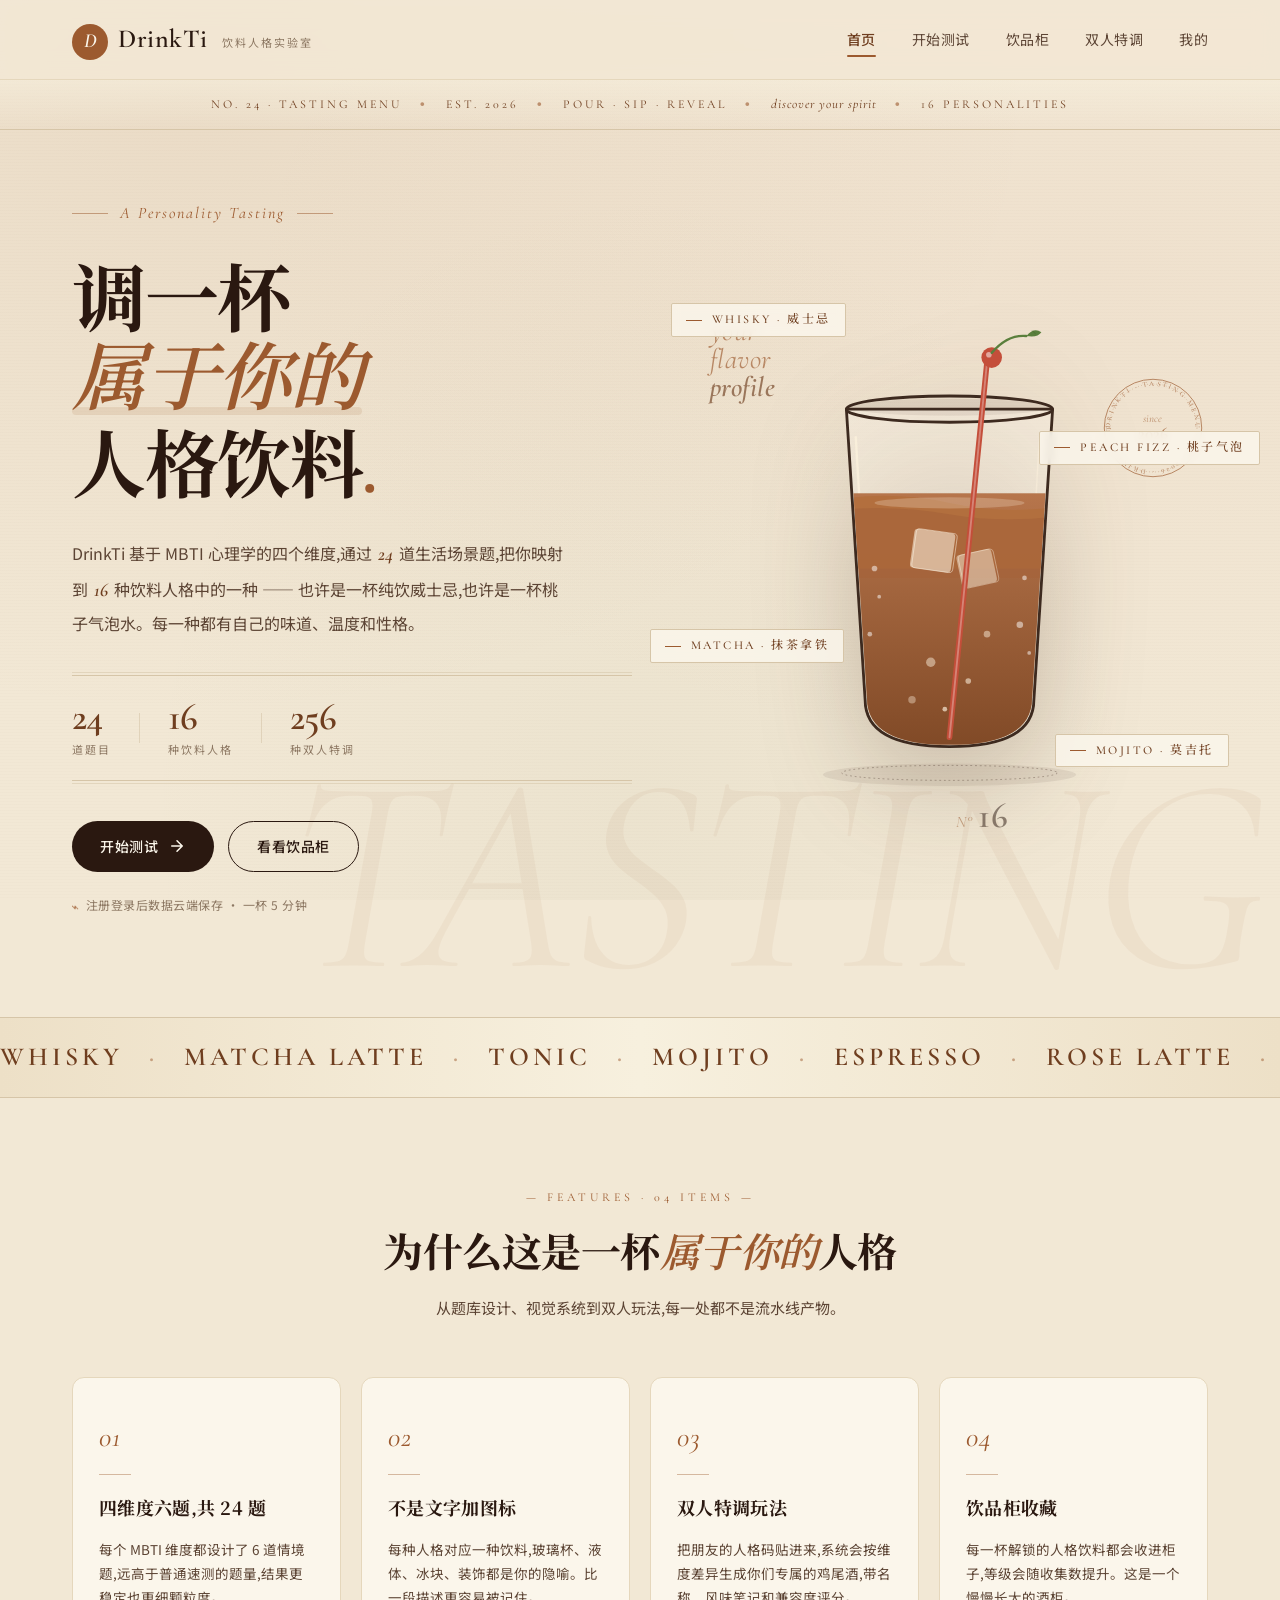
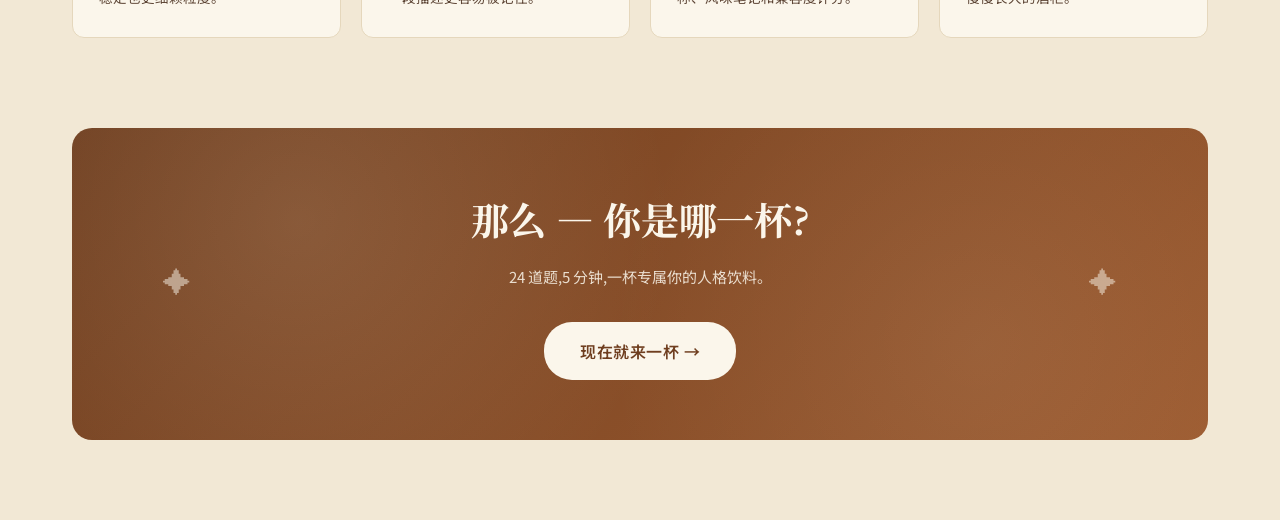
==== index.html @ 1a304fd4 "feat: DrinkTi 饮料人格测试系统 - 初始版本" ====
<!DOCTYPE html>
<html lang="zh-CN">
<head>
  <meta charset="UTF-8" />
  <meta name="viewport" content="width=1024" />
  <title>DrinkTi · 调一杯属于你的人格</title>
  <link rel="stylesheet" href="styles.css" />
  <link rel="preconnect" href="https://fonts.googleapis.com" />
  <link rel="preconnect" href="https://fonts.gstatic.com" crossorigin />
  <link href="https://fonts.googleapis.com/css2?family=Cormorant+Garamond:ital,wght@0,400;0,600;1,400&family=Noto+Serif+SC:wght@500;700&family=Noto+Sans+SC:wght@300;400;500;700&display=swap" rel="stylesheet" />
</head>
<body>

  <!-- ============================================================
       顶部导航
       ============================================================ -->
  <nav class="topnav">
    <div class="nav-inner">
      <a class="brand" data-nav="home">
        <span class="brand-mark">D</span>
        <span class="brand-text">DrinkTi</span>
        <span class="brand-tag">饮料人格实验室</span>
      </a>
      <ul class="nav-links">
        <li><a data-nav="home" class="active">首页</a></li>
        <li><a data-nav="test">开始测试</a></li>
        <li><a data-nav="cabinet">饮品柜</a></li>
        <li><a data-nav="cocktail">双人特调</a></li>
        <li><a data-nav="profile">我的</a></li>
      </ul>
    </div>
  </nav>

  <!-- ============================================================
       视图 1:首页 / Hero
       ============================================================ -->
  <section class="view view-home active" data-view="home">

    <!-- 顶部菜单条 -->
    <div class="menu-strip">
      <div class="menu-strip-inner">
        <span class="ms-item">No. 24 · TASTING MENU</span>
        <span class="ms-dot">●</span>
        <span class="ms-item">EST. 2026</span>
        <span class="ms-dot">●</span>
        <span class="ms-item">POUR · SIP · REVEAL</span>
        <span class="ms-dot">●</span>
        <span class="ms-item italic">discover your spirit</span>
        <span class="ms-dot">●</span>
        <span class="ms-item">16 PERSONALITIES</span>
      </div>
    </div>

    <div class="hero">
      <!-- 巨大背景字 -->
      <div class="hero-bg-word">TASTING</div>

      <div class="hero-left">
        <div class="hero-eyebrow">
          <span class="eyebrow-line"></span>
          <span>A Personality Tasting</span>
          <span class="eyebrow-line"></span>
        </div>
        <h1 class="hero-title">
          调一杯<br/>
          <span class="hero-accent">属于你的</span><br/>
          人格饮料<span class="hero-period">.</span>
        </h1>
        <p class="hero-desc">
          DrinkTi 基于 MBTI 心理学的四个维度,通过 <em>24</em> 道生活场景题,把你映射到 <em>16</em> 种饮料人格中的一种 —— 也许是一杯纯饮威士忌,也许是一杯桃子气泡水。每一种都有自己的味道、温度和性格。
        </p>
        <div class="hero-stats">
          <div class="stat"><span class="num">24</span><span class="lbl">道题目</span></div>
          <div class="stat-sep"></div>
          <div class="stat"><span class="num">16</span><span class="lbl">种饮料人格</span></div>
          <div class="stat-sep"></div>
          <div class="stat"><span class="num">256</span><span class="lbl">种双人特调</span></div>
        </div>
        <div class="hero-actions">
          <button class="btn btn-primary btn-shimmer" data-nav="test">
            <span>开始测试</span>
            <svg width="18" height="18" viewBox="0 0 24 24" fill="none"><path d="M5 12h14m-7-7l7 7-7 7" stroke="currentColor" stroke-width="2" stroke-linecap="round" stroke-linejoin="round"/></svg>
          </button>
          <button class="btn btn-ghost" data-nav="cabinet">看看饮品柜</button>
        </div>
        <div class="hero-foot">
          <span class="dot-mark">⌁</span> 注册登录后数据云端保存 · 一杯 5 分钟
        </div>
      </div>

      <div class="hero-right">
        <!-- 装饰圆形印章 -->
        <div class="hero-stamp" aria-hidden="true">
          <svg viewBox="0 0 140 140">
            <defs>
              <path id="stampCirc" d="M 70 70 m -54 0 a 54 54 0 1 1 108 0 a 54 54 0 1 1 -108 0"/>
            </defs>
            <circle cx="70" cy="70" r="62" fill="none" stroke="currentColor" stroke-width="1"/>
            <circle cx="70" cy="70" r="56" fill="none" stroke="currentColor" stroke-width="0.5" stroke-dasharray="1 3"/>
            <text font-family="Cormorant Garamond, serif" font-size="9" letter-spacing="3" fill="currentColor">
              <textPath href="#stampCirc" startOffset="0">DRINKTI · TASTING MENU · EST. 2026 · DRINKTI · TASTING MENU · EST. 2026 · </textPath>
            </text>
            <text x="70" y="62" text-anchor="middle" font-family="Cormorant Garamond, serif" font-style="italic" font-size="14" fill="currentColor" opacity="0.7">since</text>
            <text x="70" y="84" text-anchor="middle" font-family="Cormorant Garamond, serif" font-weight="600" font-size="22" fill="currentColor">2026</text>
          </svg>
        </div>

        <!-- 配料标签 -->
        <div class="ingredient-tag tag-1">
          <span class="tag-dash"></span>
          <span class="tag-text">WHISKY · 威士忌</span>
        </div>
        <div class="ingredient-tag tag-2">
          <span class="tag-dash"></span>
          <span class="tag-text">PEACH FIZZ · 桃子气泡</span>
        </div>
        <div class="ingredient-tag tag-3">
          <span class="tag-dash"></span>
          <span class="tag-text">MATCHA · 抹茶拿铁</span>
        </div>
        <div class="ingredient-tag tag-4">
          <span class="tag-dash"></span>
          <span class="tag-text">MOJITO · 莫吉托</span>
        </div>

        <div class="hero-glass">
          <!-- 大杯插画 SVG,纯 CSS 动画液体 -->
          <svg viewBox="0 0 400 540" class="big-glass-svg" xmlns="http://www.w3.org/2000/svg" aria-hidden="true">
            <!-- 杯垫 -->
            <ellipse cx="200" cy="500" rx="135" ry="12" fill="#3D2A1F" opacity="0.08"/>
            <ellipse cx="200" cy="498" rx="115" ry="8" fill="none" stroke="#3D2A1F" stroke-width="1" opacity="0.35" stroke-dasharray="2 3"/>

            <!-- 杯壁 -->
            <path d="M 90 110 L 110 420 Q 110 470 200 470 Q 290 470 290 420 L 310 110 Z"
                  fill="#FBF6EB" fill-opacity="0.35"
                  stroke="#3D2A1F" stroke-width="3" stroke-linejoin="round"/>
            <!-- 杯壁高光 -->
            <path d="M 100 140 L 116 410" stroke="#FFF5DE" stroke-width="2.5" opacity="0.6" stroke-linecap="round"/>
            <path d="M 296 140 L 280 410" stroke="#FFF5DE" stroke-width="1.5" opacity="0.4" stroke-linecap="round"/>

            <!-- 液体 -->
            <clipPath id="glassClip">
              <path d="M 92 112 L 112 418 Q 112 468 200 468 Q 288 468 288 418 L 308 112 Z"/>
            </clipPath>
            <g clip-path="url(#glassClip)">
              <rect x="80" y="200" width="240" height="290" fill="#9C5A2F"/>
              <!-- 渐变叠层 -->
              <rect x="80" y="200" width="240" height="290" fill="url(#liquidGrad)" opacity="0.7"/>
              <!-- 波浪表面 -->
              <path class="wave wave-1" d="M 60 210 Q 130 195 200 210 T 340 210 L 340 280 L 60 280 Z"
                    fill="#B36F3D" opacity="0.9"/>
              <path class="wave wave-2" d="M 60 220 Q 130 210 200 222 T 340 220 L 340 290 L 60 290 Z"
                    fill="#A6633A" opacity="0.6"/>
              <!-- 表面光泽 -->
              <ellipse cx="200" cy="210" rx="80" ry="6" fill="#F7E9D5" opacity="0.25"/>
              <!-- 冰块 -->
              <rect x="160" y="240" width="44" height="42" fill="#F7E9D5" opacity="0.6" rx="4" transform="rotate(8 182 261)"/>
              <rect x="162" y="240" width="44" height="42" fill="none" stroke="#FFF8E8" stroke-width="1" opacity="0.5" rx="4" transform="rotate(8 184 261)"/>
              <rect x="210" y="262" width="38" height="36" fill="#F7E9D5" opacity="0.5" rx="4" transform="rotate(-12 229 280)"/>
              <rect x="212" y="262" width="38" height="36" fill="none" stroke="#FFF8E8" stroke-width="1" opacity="0.4" rx="4" transform="rotate(-12 231 280)"/>
              <!-- 气泡 -->
              <circle class="bub bub-1" cx="180" cy="380" r="5" fill="#F7E9D5" opacity="0.5"/>
              <circle class="bub bub-2" cx="220" cy="400" r="3" fill="#F7E9D5" opacity="0.6"/>
              <circle class="bub bub-3" cx="160" cy="420" r="4" fill="#F7E9D5" opacity="0.4"/>
              <circle class="bub bub-4" cx="240" cy="350" r="3.5" fill="#F7E9D5" opacity="0.5"/>
              <circle class="bub bub-5" cx="195" cy="430" r="2.5" fill="#F7E9D5" opacity="0.7"/>
            </g>

            <!-- 渐变定义 -->
            <defs>
              <linearGradient id="liquidGrad" x1="0%" y1="0%" x2="0%" y2="100%">
                <stop offset="0%" stop-color="#C28158"/>
                <stop offset="100%" stop-color="#6F3E1F"/>
              </linearGradient>
            </defs>

            <!-- 杯口椭圆 -->
            <ellipse cx="200" cy="110" rx="110" ry="14" fill="none" stroke="#3D2A1F" stroke-width="3"/>
            <ellipse cx="200" cy="108" rx="106" ry="9" fill="#3D2A1F" opacity="0.08"/>

            <!-- 装饰:吸管 -->
            <line x1="240" y1="60" x2="200" y2="460" stroke="#C44E3A" stroke-width="6" stroke-linecap="round"/>
            <line x1="240" y1="60" x2="200" y2="460" stroke="#FFFFFF" stroke-width="2" stroke-linecap="round" opacity="0.3"/>
            <!-- 樱桃 -->
            <circle cx="245" cy="55" r="11" fill="#C44E3A"/>
            <circle cx="242" cy="52" r="3" fill="#FFFFFF" opacity="0.5"/>
            <path d="M 245 50 Q 262 30 282 32" stroke="#5A7F3C" stroke-width="2.5" fill="none" stroke-linecap="round"/>
            <!-- 薄荷叶 -->
            <path d="M 282 32 Q 290 22 298 28 Q 294 34 282 32 Z" fill="#5A7F3C"/>
            <path d="M 288 26 L 292 30" stroke="#3D5A26" stroke-width="0.6" opacity="0.7"/>

            <!-- 凝水珠 -->
            <circle cx="120" cy="280" r="3" fill="#FFFFFF" opacity="0.5"/>
            <circle cx="125" cy="310" r="2" fill="#FFFFFF" opacity="0.5"/>
            <circle cx="280" cy="290" r="2.5" fill="#FFFFFF" opacity="0.5"/>
            <circle cx="275" cy="340" r="3.5" fill="#FFFFFF" opacity="0.5"/>
            <circle cx="285" cy="370" r="2" fill="#FFFFFF" opacity="0.5"/>
            <circle cx="115" cy="350" r="2.5" fill="#FFFFFF" opacity="0.5"/>
          </svg>

          <!-- 装饰文字 -->
          <div class="hero-deco-text top">your<br/>flavor<br/><em>profile</em></div>
          <div class="hero-deco-text bot">N°<span>16</span></div>
        </div>
      </div>
    </div>

    <!-- 滚动饮品名 marquee -->
    <div class="ticker">
      <div class="ticker-track">
        <span class="ticker-item">WHISKY <i>·</i> MATCHA LATTE <i>·</i> TONIC <i>·</i> MOJITO <i>·</i> ESPRESSO <i>·</i> ROSE LATTE <i>·</i> MULLED WINE <i>·</i> TEQUILA <i>·</i> COCONUT WATER <i>·</i> SODA <i>·</i> PEACH FIZZ <i>·</i> HOT CHOCOLATE <i>·</i> BLACK COFFEE <i>·</i> SOY MILK <i>·</i> SPARKLING <i>·</i> AMERICANO <i>·</i></span>
        <span class="ticker-item" aria-hidden="true">WHISKY <i>·</i> MATCHA LATTE <i>·</i> TONIC <i>·</i> MOJITO <i>·</i> ESPRESSO <i>·</i> ROSE LATTE <i>·</i> MULLED WINE <i>·</i> TEQUILA <i>·</i> COCONUT WATER <i>·</i> SODA <i>·</i> PEACH FIZZ <i>·</i> HOT CHOCOLATE <i>·</i> BLACK COFFEE <i>·</i> SOY MILK <i>·</i> SPARKLING <i>·</i> AMERICANO <i>·</i></span>
      </div>
    </div>

    <!-- 特色区块 -->
    <div class="features">
      <div class="features-head">
        <div class="features-mark">— FEATURES · 04 ITEMS —</div>
        <h2 class="section-title">为什么这是一杯<em>属于你的</em>人格</h2>
        <p class="section-sub">从题库设计、视觉系统到双人玩法,每一处都不是流水线产物。</p>
      </div>
      <div class="feature-grid">
        <article class="feat-card">
          <div class="feat-num">01</div>
          <div class="feat-orn"></div>
          <h3>四维度六题,共 24 题</h3>
          <p>每个 MBTI 维度都设计了 6 道情境题,远高于普通速测的题量,结果更稳定也更细颗粒度。</p>
        </article>
        <article class="feat-card">
          <div class="feat-num">02</div>
          <div class="feat-orn"></div>
          <h3>不是文字加图标</h3>
          <p>每种人格对应一种饮料,玻璃杯、液体、冰块、装饰都是你的隐喻。比一段描述更容易被记住。</p>
        </article>
        <article class="feat-card">
          <div class="feat-num">03</div>
          <div class="feat-orn"></div>
          <h3>双人特调玩法</h3>
          <p>把朋友的人格码贴进来,系统会按维度差异生成你们专属的鸡尾酒,带名称、风味笔记和兼容度评分。</p>
        </article>
        <article class="feat-card">
          <div class="feat-num">04</div>
          <div class="feat-orn"></div>
          <h3>饮品柜收藏</h3>
          <p>每一杯解锁的人格饮料都会收进柜子,等级会随收集数提升。这是一个慢慢长大的酒柜。</p>
        </article>
      </div>
    </div>

    <!-- 底部 CTA -->
    <div class="home-cta">
      <div class="home-cta-inner">
        <div class="cta-orn-left">✦</div>
        <h2 class="cta-title">那么 — 你是哪一杯?</h2>
        <p class="cta-sub">24 道题,5 分钟,一杯专属你的人格饮料。</p>
        <button class="btn btn-primary btn-large" data-nav="test">现在就来一杯 →</button>
        <div class="cta-orn-right">✦</div>
      </div>
    </div>
  </section>

  <!-- ============================================================
       视图 2:测试答题
       ============================================================ -->
  <section class="view view-test" data-view="test">
    <div class="test-wrap">
      <header class="test-head">
        <div class="test-progress">
          <div class="progress-track"><div class="progress-fill" id="progFill"></div></div>
          <div class="progress-text">第 <span id="progNum">1</span> / 24 题</div>
        </div>
      </header>

      <div class="test-card" id="testCard">
        <!-- 由 JS 渲染 -->
      </div>

      <div class="test-actions">
        <button class="btn btn-ghost" id="btnPrev" disabled>← 上一题</button>
        <button class="btn btn-primary" id="btnNext" disabled>下一题 →</button>
      </div>
    </div>
  </section>

  <!-- ============================================================
       视图 3:结果展示
       ============================================================ -->
  <section class="view view-result" data-view="result">
    <div class="result-wrap" id="resultWrap">
      <!-- 由 JS 渲染 -->
    </div>
  </section>

  <!-- ============================================================
       视图 4:饮品柜
       ============================================================ -->
  <section class="view view-cabinet" data-view="cabinet">
    <div class="cabinet-wrap">
      <header class="cabinet-head">
        <div>
          <h1 class="page-title">我的饮品柜</h1>
          <p class="page-sub">每款和朋友合调的特调,都会被收进这里。</p>
        </div>
        <div class="bartender-card" id="bartenderCard">
          <!-- 由 JS 渲染 -->
        </div>
      </header>

      <div class="cabinet-grid" id="cabinetGrid">
        <!-- 由 JS 渲染 -->
      </div>
    </div>
  </section>

  <!-- ============================================================
       视图 5:双人特调
       ============================================================ -->
  <section class="view view-cocktail" data-view="cocktail">
    <div class="cocktail-wrap">
      <header class="cocktail-head">
        <h1 class="page-title">双人特调</h1>
        <p class="page-sub">把朋友的人格码贴进来,我帮你们调一杯专属鸡尾酒。</p>
      </header>

      <div class="mix-panel">
        <!-- 你的那一侧 -->
        <div class="mix-side mix-you">
          <div class="mix-label">你的人格饮料</div>
          <div id="myDrinkBox" class="mix-drink-box">
            <!-- 由 JS 渲染:已有结果就显示饮料,没有就提示去测试 -->
          </div>
        </div>

        <div class="mix-plus">+</div>

        <!-- 朋友的那一侧 -->
        <div class="mix-side mix-friend">
          <div class="mix-label">朋友的人格码</div>
          <div class="mix-input-box">
            <input id="friendCode" type="text" class="mix-input" placeholder="贴一段类似 DRK-INTJ-X3F 的代码"/>
            <p class="mix-hint">让朋友先测一次,在结果页复制 ta 的人格码发给你。</p>
          </div>
          <div id="friendDrinkBox" class="mix-drink-box hidden">
            <!-- 解码后显示朋友的饮料 -->
          </div>
        </div>
      </div>

      <div class="mix-actions">
        <button class="btn btn-primary btn-large" id="btnMix">摇出我们的特调 🍸</button>
      </div>

      <!-- 特调结果 -->
      <div id="cocktailResult" class="cocktail-result hidden">
        <!-- 由 JS 渲染 -->
      </div>
    </div>
  </section>

  <!-- ============================================================
       视图 6:个人中心
       ============================================================ -->
  <section class="view view-profile" data-view="profile">
    <div class="profile-wrap">
      <header class="profile-head">
        <h1 class="page-title">我的</h1>
        <p class="page-sub">注册登录后数据云端存储,安全可靠。</p>
      </header>

      <!-- 登录/注册区 -->
      <div class="auth-section" id="authSection">
        <!-- 由 JS 渲染 -->
      </div>

      <div class="profile-grid" id="profileGrid">
        <!-- 由 JS 渲染 -->
      </div>

      <!-- 人格详情卡片 -->
      <div class="personality-detail" id="personalityDetail">
        <!-- 由 JS 渲染 -->
      </div>

      <div class="profile-zone">
        <h3 class="zone-title">数据管理</h3>
        <p class="zone-desc">清空后所有测试结果、解锁记录、特调历史都会被删除,且无法恢复。</p>
        <button class="btn btn-danger" id="btnClear">清空所有数据</button>
      </div>

      <footer class="page-foot">
        DrinkTi · 课程作业演示版本 · 数据保存在云端 MySQL 数据库<br/>
        <span class="dim">技术架构:Java Servlet + MySQL + HTML/CSS/JavaScript</span>
      </footer>
    </div>
  </section>

  <!-- Toast 提示 -->
  <div id="toast" class="toast"></div>

  <script src="data.js"></script>
  <script src="app.js"></script>
</body>
</html>
---- styles.css ----
/* ============================================================
 * DrinkTi 样式表
 * 编辑杂志风格 · 暖棕米白配色 · 横版 Web 布局
 * ============================================================ */

/* ---------- 设计变量 ---------- */
:root {
  /* 色彩 */
  --bg:           #F2E8D5;     /* 主背景:温暖米色 */
  --bg-warmer:    #EDE0C7;     /* 偏深米色 */
  --paper:        #FBF6EB;     /* 卡片纸面 */
  --paper-soft:   #F7F0DE;     /* 次级纸面 */
  --ink:          #2A1810;     /* 主文字 */
  --ink-soft:     #5C4434;     /* 次文字 */
  --ink-dim:      #8C7762;     /* 弱文字 */
  --line:         #D6C5A8;     /* 分割线 */
  --line-soft:    #E5D7BC;
  --accent:       #9C5A2F;     /* 主品牌色:威士忌棕 */
  --accent-dark:  #6F3E1F;
  --accent-soft:  #C28158;
  --rose:         #C9846C;     /* 暖红点缀 */
  --green:        #7A8B5A;     /* 抹茶绿点缀 */
  --danger:       #B84A3A;

  /* 字体 */
  --font-display: "Cormorant Garamond", "Noto Serif SC", "Source Han Serif SC", "Songti SC", "STSong", serif;
  --font-serif:   "Noto Serif SC", "Source Han Serif SC", "Songti SC", "STSong", serif;
  --font-sans:    "Noto Sans SC", "PingFang SC", "Hiragino Sans GB", "Microsoft YaHei", sans-serif;

  /* 间距 */
  --gap-xs: 8px;
  --gap-sm: 14px;
  --gap-md: 24px;
  --gap-lg: 40px;
  --gap-xl: 64px;

  /* 圆角 & 阴影 */
  --r-sm: 6px;
  --r-md: 12px;
  --r-lg: 20px;
  --r-xl: 28px;
  --shadow-sm: 0 2px 8px rgba(60, 32, 12, 0.06);
  --shadow-md: 0 8px 24px rgba(60, 32, 12, 0.1);
  --shadow-lg: 0 16px 48px rgba(60, 32, 12, 0.14);
}

/* ---------- 基础 reset ---------- */
* { box-sizing: border-box; }
html, body { margin: 0; padding: 0; }
body {
  font-family: var(--font-sans);
  background: var(--bg);
  color: var(--ink);
  min-height: 100vh;
  font-size: 15px;
  line-height: 1.65;
  font-weight: 400;
  /* 多层纸面纹理 + 暖色气氛 */
  background-image:
    radial-gradient(ellipse at 15% 10%, rgba(156, 90, 47, 0.09), transparent 55%),
    radial-gradient(ellipse at 85% 30%, rgba(201, 132, 108, 0.07), transparent 55%),
    radial-gradient(ellipse at 50% 90%, rgba(122, 139, 90, 0.05), transparent 55%),
    /* 极淡纸纹噪点 */
    repeating-linear-gradient(0deg, transparent 0, transparent 2px, rgba(60, 32, 12, 0.012) 2px, rgba(60, 32, 12, 0.012) 3px);
  background-attachment: fixed;
}
button { font: inherit; cursor: pointer; border: none; background: none; color: inherit; }
button:disabled { cursor: not-allowed; opacity: 0.4; }
a { text-decoration: none; color: inherit; cursor: pointer; }
ul { list-style: none; padding: 0; margin: 0; }
input { font: inherit; }

/* ---------- 顶部导航 ---------- */
.topnav {
  position: sticky;
  top: 0;
  z-index: 50;
  background: rgba(242, 232, 213, 0.92);
  backdrop-filter: saturate(140%) blur(12px);
  -webkit-backdrop-filter: saturate(140%) blur(12px);
  border-bottom: 1px solid var(--line-soft);
}
.nav-inner {
  max-width: 1200px;
  margin: 0 auto;
  padding: 18px 32px;
  display: flex;
  align-items: center;
  justify-content: space-between;
}
.brand { display: flex; align-items: baseline; gap: 10px; }
.brand-mark {
  display: inline-grid;
  place-items: center;
  width: 36px;
  height: 36px;
  border-radius: 50%;
  background: var(--accent);
  color: var(--paper);
  font-family: var(--font-display);
  font-weight: 600;
  font-size: 20px;
  font-style: italic;
}
.brand-text {
  font-family: var(--font-display);
  font-size: 26px;
  font-weight: 600;
  letter-spacing: 0.5px;
  color: var(--ink);
}
.brand-tag {
  font-size: 11px;
  color: var(--ink-dim);
  margin-left: 4px;
  letter-spacing: 2px;
}
.nav-links {
  display: flex;
  gap: 36px;
}
.nav-links a {
  font-size: 14px;
  color: var(--ink-soft);
  letter-spacing: 0.5px;
  position: relative;
  padding: 4px 0;
  transition: color 0.2s;
}
.nav-links a:hover { color: var(--ink); }
.nav-links a.active {
  color: var(--accent-dark);
  font-weight: 500;
}
.nav-links a.active::after {
  content: "";
  position: absolute;
  bottom: -4px;
  left: 0;
  width: 100%;
  height: 2px;
  background: var(--accent);
  border-radius: 1px;
}

/* ---------- 视图切换 ---------- */
.view {
  display: none;
  animation: viewFade 0.4s ease;
}
.view.active { display: block; }
@keyframes viewFade {
  from { opacity: 0; transform: translateY(8px); }
  to   { opacity: 1; transform: translateY(0); }
}

/* ---------- 通用按钮 ---------- */
.btn {
  display: inline-flex;
  align-items: center;
  gap: 8px;
  padding: 13px 28px;
  border-radius: 999px;
  font-size: 14px;
  font-weight: 500;
  letter-spacing: 0.5px;
  transition: transform 0.15s, box-shadow 0.2s, background 0.2s;
}
.btn-primary {
  background: var(--ink);
  color: var(--paper);
}
.btn-primary:hover:not(:disabled) {
  background: var(--accent-dark);
  transform: translateY(-1px);
  box-shadow: var(--shadow-md);
}
.btn-ghost {
  background: transparent;
  color: var(--ink);
  border: 1.5px solid var(--ink);
}
.btn-ghost:hover:not(:disabled) {
  background: var(--ink);
  color: var(--paper);
}
.btn-danger {
  background: transparent;
  color: var(--danger);
  border: 1.5px solid var(--danger);
}
.btn-danger:hover { background: var(--danger); color: var(--paper); }
.btn-large {
  padding: 16px 40px;
  font-size: 16px;
}

/* ============================================================
 * 视图 1:首页 Hero — 编辑杂志 / 调酒菜单风
 * ============================================================ */
.view-home { padding-bottom: 0; }

/* ---------- 顶部菜单条 ---------- */
.menu-strip {
  border-bottom: 1px solid var(--line);
  background: linear-gradient(to bottom, rgba(247, 240, 222, 0.6), transparent);
  overflow: hidden;
}
.menu-strip-inner {
  max-width: 1200px;
  margin: 0 auto;
  padding: 14px 32px;
  display: flex;
  align-items: center;
  justify-content: center;
  gap: 18px;
  flex-wrap: wrap;
  font-family: var(--font-display);
  font-size: 12px;
  letter-spacing: 3px;
  color: var(--accent-dark);
  text-transform: uppercase;
}
.ms-item.italic { font-style: italic; letter-spacing: 1px; text-transform: none; font-size: 13px; }
.ms-dot { color: var(--accent); font-size: 6px; opacity: 0.6; }

/* ---------- Hero 主区 ---------- */
.hero {
  position: relative;
  max-width: 1200px;
  margin: 0 auto;
  padding: 70px 32px 60px;
  display: grid;
  grid-template-columns: 1.05fr 0.95fr;
  gap: 48px;
  align-items: center;
  min-height: calc(100vh - 180px);
}

/* 巨大背景字 */
.hero-bg-word {
  position: absolute;
  bottom: -40px;
  right: -20px;
  font-family: var(--font-display);
  font-style: italic;
  font-weight: 400;
  font-size: 280px;
  line-height: 1;
  color: var(--accent);
  opacity: 0.05;
  letter-spacing: -8px;
  pointer-events: none;
  z-index: 0;
  user-select: none;
}

.hero-left, .hero-right { position: relative; z-index: 2; }
.hero-left { max-width: 560px; }

.hero-eyebrow {
  display: flex;
  align-items: center;
  gap: 12px;
  font-family: var(--font-display);
  font-style: italic;
  font-size: 16px;
  color: var(--accent);
  letter-spacing: 2px;
  margin-bottom: 28px;
}
.eyebrow-line {
  flex: 0 0 36px;
  height: 1px;
  background: var(--accent);
  opacity: 0.5;
}

.hero-title {
  font-family: var(--font-serif);
  font-size: 74px;
  font-weight: 700;
  line-height: 1.06;
  letter-spacing: -1.5px;
  color: var(--ink);
  margin: 0 0 28px 0;
}
.hero-accent {
  font-family: var(--font-display);
  font-style: italic;
  font-weight: 600;
  color: var(--accent);
  position: relative;
  display: inline-block;
}
.hero-accent::after {
  content: "";
  position: absolute;
  left: 0;
  right: 0;
  bottom: 6px;
  height: 8px;
  background: var(--accent);
  opacity: 0.12;
  z-index: -1;
  border-radius: 4px;
}
.hero-period {
  color: var(--accent);
  font-family: var(--font-display);
}

.hero-desc {
  font-size: 16px;
  line-height: 1.9;
  color: var(--ink-soft);
  margin-bottom: 36px;
  max-width: 500px;
}
.hero-desc em {
  font-family: var(--font-display);
  font-style: italic;
  font-weight: 600;
  font-size: 19px;
  color: var(--accent-dark);
  margin: 0 2px;
}

.hero-stats {
  display: flex;
  align-items: center;
  gap: 28px;
  margin-bottom: 40px;
  padding: 22px 0;
  border-top: 1px solid var(--line);
  border-bottom: 1px solid var(--line);
  position: relative;
}
.hero-stats::before,
.hero-stats::after {
  content: "";
  position: absolute;
  left: 0;
  right: 0;
  height: 1px;
  background: var(--line);
  opacity: 0.5;
}
.hero-stats::before { top: -4px; }
.hero-stats::after { bottom: -4px; }

.stat { display: flex; flex-direction: column; gap: 4px; }
.stat .num {
  font-family: var(--font-display);
  font-size: 38px;
  font-weight: 600;
  color: var(--accent-dark);
  line-height: 1;
  letter-spacing: -1px;
}
.stat .lbl {
  font-size: 11px;
  color: var(--ink-dim);
  letter-spacing: 2px;
  text-transform: uppercase;
}
.stat-sep {
  width: 1px;
  height: 30px;
  background: var(--line);
  opacity: 0.6;
}

.hero-actions {
  display: flex;
  gap: 14px;
  margin-bottom: 22px;
}
/* 按钮内 SVG 箭头 */
.btn-shimmer {
  position: relative;
  overflow: hidden;
  display: inline-flex;
  align-items: center;
  gap: 10px;
}
.btn-shimmer::before {
  content: "";
  position: absolute;
  top: 0;
  left: -120%;
  width: 80%;
  height: 100%;
  background: linear-gradient(90deg, transparent, rgba(255,255,255,0.25), transparent);
  animation: shimmer 3s ease-in-out infinite;
}
@keyframes shimmer {
  0%, 100% { left: -120%; }
  50%      { left: 120%; }
}
.btn-shimmer svg { transition: transform 0.25s; }
.btn-shimmer:hover svg { transform: translateX(4px); }

.hero-foot {
  font-size: 12px;
  color: var(--ink-dim);
  letter-spacing: 0.5px;
  display: flex;
  align-items: center;
  gap: 6px;
}
.dot-mark { color: var(--accent); font-size: 14px; }

/* ---------- Hero 右侧大杯 ---------- */
.hero-right {
  position: relative;
  display: flex;
  justify-content: center;
  align-items: center;
  min-height: 580px;
}
.hero-glass {
  position: relative;
  width: 100%;
  max-width: 500px;
  aspect-ratio: 1 / 1.1;
  display: grid;
  place-items: center;
}
.big-glass-svg {
  width: 75%;
  height: auto;
  filter: drop-shadow(0 30px 50px rgba(60, 32, 12, 0.22));
  position: relative;
  z-index: 2;
  animation: gentleFloat 6s ease-in-out infinite;
}
@keyframes gentleFloat {
  0%, 100% { transform: translateY(0); }
  50%      { transform: translateY(-12px); }
}
.wave { animation: waveShift 3.5s ease-in-out infinite; transform-origin: center; }
.wave-2 { animation-delay: -1s; }
@keyframes waveShift {
  0%, 100% { transform: translateX(0); }
  50%      { transform: translateX(-12px); }
}
.bub { animation: bubble 4s ease-in infinite; }
.bub-2 { animation-delay: -1.5s; }
.bub-3 { animation-delay: -3s; }
.bub-4 { animation-delay: -0.7s; animation-duration: 5s; }
.bub-5 { animation-delay: -2.5s; animation-duration: 4.5s; }
@keyframes bubble {
  0%   { transform: translateY(0); opacity: 0; }
  20%  { opacity: 0.7; }
  100% { transform: translateY(-180px); opacity: 0; }
}

/* 装饰文字 */
.hero-deco-text {
  position: absolute;
  font-family: var(--font-display);
  font-style: italic;
  color: var(--accent);
  opacity: 0.65;
  line-height: 1;
  z-index: 1;
}
.hero-deco-text.top {
  top: 6%;
  left: 2%;
  font-size: 28px;
  text-align: left;
  letter-spacing: 0.5px;
}
.hero-deco-text.top em {
  font-weight: 600;
  color: var(--accent-dark);
}
.hero-deco-text.bot {
  bottom: 0%;
  right: 38%;
  font-size: 16px;
  letter-spacing: 1.5px;
  opacity: 0.5;
}
.hero-deco-text.bot span {
  font-size: 36px;
  font-weight: 600;
  display: inline-block;
  margin-left: 4px;
  color: var(--ink);
  font-style: normal;
}

/* 圆形印章 */
.hero-stamp {
  position: absolute;
  top: 18%;
  right: 0%;
  width: 110px;
  height: 110px;
  color: var(--accent);
  z-index: 3;
  opacity: 0.85;
  animation: spin 50s linear infinite;
}
.hero-stamp svg { width: 100%; height: 100%; }
.hero-stamp text { animation: spin-reverse 50s linear infinite; transform-origin: center; }
@keyframes spin {
  from { transform: rotate(0deg); }
  to   { transform: rotate(360deg); }
}
@keyframes spin-reverse {
  /* 让中央文字保持正立 */
  from { transform: rotate(0deg); }
  to   { transform: rotate(-360deg); }
}
/* 中央文字单独反向旋转保持正立 */
.hero-stamp svg text:not([href]):not(:has(textPath)) { animation: spin-reverse 50s linear infinite; }

/* 配料标签 */
.ingredient-tag {
  position: absolute;
  display: flex;
  align-items: center;
  gap: 10px;
  font-family: var(--font-display);
  font-size: 12px;
  letter-spacing: 2.5px;
  color: var(--accent-dark);
  text-transform: uppercase;
  background: rgba(251, 246, 235, 0.85);
  padding: 6px 14px;
  border: 1px solid var(--line);
  border-radius: 2px;
  z-index: 4;
  white-space: nowrap;
  backdrop-filter: blur(4px);
  -webkit-backdrop-filter: blur(4px);
  animation: tagFloat 5s ease-in-out infinite;
}
.tag-dash {
  width: 16px;
  height: 1px;
  background: var(--accent);
  display: inline-block;
}
.tag-text { font-weight: 500; }

.tag-1 { top: 6%;  left: -4%; animation-delay: 0s; }
.tag-2 { top: 28%; right: -10%; animation-delay: -1.5s; }
.tag-3 { bottom: 32%; left: -8%; animation-delay: -3s; }
.tag-4 { bottom: 14%; right: -4%; animation-delay: -4.5s; }

@keyframes tagFloat {
  0%, 100% { transform: translateY(0); }
  50%      { transform: translateY(-8px); }
}

/* ---------- 滚动饮品名 ticker ---------- */
.ticker {
  border-top: 1px solid var(--line);
  border-bottom: 1px solid var(--line);
  overflow: hidden;
  background: linear-gradient(to right,
    var(--bg-warmer) 0%,
    var(--paper-soft) 50%,
    var(--bg-warmer) 100%);
  padding: 18px 0;
  margin-top: 40px;
}
.ticker-track {
  display: flex;
  gap: 0;
  white-space: nowrap;
  animation: tickerScroll 40s linear infinite;
  will-change: transform;
}
.ticker-item {
  font-family: var(--font-display);
  font-size: 26px;
  font-weight: 600;
  letter-spacing: 4px;
  color: var(--accent-dark);
  padding-right: 40px;
  flex-shrink: 0;
}
.ticker-item i {
  font-style: normal;
  color: var(--accent);
  opacity: 0.5;
  margin: 0 16px;
}
@keyframes tickerScroll {
  from { transform: translateX(0); }
  to   { transform: translateX(-50%); }
}

/* ---------- 特色区 ---------- */
.features {
  max-width: 1200px;
  margin: 0 auto;
  padding: 90px 32px 70px;
  position: relative;
}
.features-head {
  text-align: center;
  margin-bottom: 56px;
}
.features-mark {
  font-family: var(--font-display);
  font-size: 12px;
  letter-spacing: 4px;
  color: var(--accent);
  margin-bottom: 18px;
}
.section-title {
  font-family: var(--font-serif);
  font-size: 40px;
  font-weight: 700;
  margin: 0 0 16px 0;
  letter-spacing: -0.5px;
  line-height: 1.2;
}
.section-title em {
  font-family: var(--font-display);
  font-style: italic;
  color: var(--accent);
  font-weight: 600;
}
.section-sub {
  font-size: 15px;
  color: var(--ink-soft);
  max-width: 500px;
  margin: 0 auto;
  line-height: 1.8;
}

.feature-grid {
  display: grid;
  grid-template-columns: repeat(4, 1fr);
  gap: 20px;
}
.feat-card {
  position: relative;
  background: var(--paper);
  border: 1px solid var(--line-soft);
  border-radius: var(--r-md);
  padding: 36px 26px 28px;
  transition: transform 0.3s, box-shadow 0.3s, border-color 0.3s;
  overflow: hidden;
}
.feat-card::before {
  content: "";
  position: absolute;
  top: 0; left: 0; right: 0;
  height: 3px;
  background: linear-gradient(90deg, var(--accent), var(--rose));
  transform: scaleX(0);
  transform-origin: left;
  transition: transform 0.35s;
}
.feat-card:hover {
  transform: translateY(-6px);
  box-shadow: var(--shadow-md);
  border-color: var(--line);
}
.feat-card:hover::before { transform: scaleX(1); }

.feat-num {
  font-family: var(--font-display);
  font-style: italic;
  font-size: 28px;
  color: var(--accent);
  margin-bottom: 14px;
  letter-spacing: 1px;
}
.feat-orn {
  width: 32px;
  height: 1px;
  background: var(--accent);
  opacity: 0.4;
  margin-bottom: 18px;
}
.feat-card h3 {
  font-family: var(--font-serif);
  font-size: 18px;
  font-weight: 700;
  margin: 0 0 14px 0;
  color: var(--ink);
  letter-spacing: 0.3px;
}
.feat-card p {
  font-size: 13.5px;
  color: var(--ink-soft);
  line-height: 1.8;
  margin: 0;
}

/* ---------- 底部 CTA ---------- */
.home-cta {
  max-width: 1200px;
  margin: 20px auto 80px;
  padding: 0 32px;
}
.home-cta-inner {
  position: relative;
  background: linear-gradient(135deg, var(--accent-dark), var(--accent));
  border-radius: var(--r-lg);
  padding: 60px 32px;
  text-align: center;
  color: var(--paper);
  overflow: hidden;
}
.home-cta-inner::before {
  content: "";
  position: absolute;
  inset: 0;
  background-image:
    radial-gradient(circle at 20% 30%, rgba(255, 245, 222, 0.12), transparent 40%),
    radial-gradient(circle at 80% 70%, rgba(255, 245, 222, 0.08), transparent 40%);
}
.home-cta-inner > * { position: relative; z-index: 2; }

.cta-title {
  font-family: var(--font-serif);
  font-size: 38px;
  font-weight: 700;
  margin: 0 0 14px 0;
  letter-spacing: -0.3px;
}
.cta-sub {
  font-size: 15px;
  opacity: 0.85;
  margin: 0 0 32px 0;
}
.home-cta .btn-primary {
  background: var(--paper);
  color: var(--accent-dark);
  font-weight: 600;
  padding: 16px 36px;
  border-radius: var(--r-xl);
}
.home-cta .btn-primary:hover {
  background: #FFFFFF;
  transform: translateY(-2px);
  box-shadow: 0 10px 30px rgba(0,0,0,0.2);
}
.cta-orn-left, .cta-orn-right {
  position: absolute;
  top: 50%;
  transform: translateY(-50%);
  font-family: var(--font-display);
  font-size: 28px;
  opacity: 0.5;
  animation: spin 20s linear infinite;
}
.cta-orn-left { left: 8%; }
.cta-orn-right { right: 8%; animation-direction: reverse; }

/* ============================================================
 * 视图 2:测试答题
 * ============================================================ */
.view-test { min-height: calc(100vh - 80px); padding: 40px 32px 80px; }
.test-wrap {
  max-width: 880px;
  margin: 0 auto;
}
.test-head { margin-bottom: 40px; }
.test-progress {
  display: flex;
  align-items: center;
  gap: 24px;
}
.progress-track {
  flex: 1;
  height: 6px;
  background: var(--bg-warmer);
  border-radius: 3px;
  overflow: hidden;
}
.progress-fill {
  height: 100%;
  background: linear-gradient(90deg, var(--accent), var(--rose));
  border-radius: 3px;
  width: 0%;
  transition: width 0.5s cubic-bezier(0.4, 0, 0.2, 1);
}
.progress-text {
  font-family: var(--font-display);
  font-size: 18px;
  color: var(--accent-dark);
  font-weight: 600;
  min-width: 100px;
  text-align: right;
}
.progress-text span { font-size: 24px; }

.test-card {
  background: var(--paper);
  border: 1px solid var(--line-soft);
  border-radius: var(--r-xl);
  padding: 56px 56px 48px;
  box-shadow: var(--shadow-md);
}
.q-tag {
  font-family: var(--font-display);
  font-style: italic;
  font-size: 14px;
  color: var(--accent);
  letter-spacing: 2px;
  margin-bottom: 14px;
}
.q-title {
  font-family: var(--font-serif);
  font-size: 32px;
  font-weight: 700;
  line-height: 1.35;
  color: var(--ink);
  margin: 0 0 12px;
}
.q-sub {
  font-size: 14px;
  color: var(--ink-dim);
  margin: 0 0 36px;
}

.option-grid {
  display: grid;
  grid-template-columns: 1fr 1fr;
  gap: 14px;
}
.option {
  display: flex;
  align-items: flex-start;
  gap: 14px;
  padding: 20px 22px;
  background: var(--paper-soft);
  border: 1.5px solid var(--line-soft);
  border-radius: var(--r-md);
  cursor: pointer;
  text-align: left;
  transition: all 0.2s;
  width: 100%;
}
.option:hover {
  border-color: var(--accent-soft);
  background: var(--paper);
  transform: translateX(2px);
}
.option.selected {
  background: var(--ink);
  border-color: var(--ink);
  color: var(--paper);
}
.option-letter {
  font-family: var(--font-display);
  font-style: italic;
  font-weight: 600;
  font-size: 20px;
  color: var(--accent);
  width: 32px;
  height: 32px;
  display: grid;
  place-items: center;
  background: var(--bg);
  border-radius: 50%;
  flex-shrink: 0;
}
.option.selected .option-letter {
  background: var(--paper);
  color: var(--ink);
}
.option-body { flex: 1; min-width: 0; }
.option-text {
  font-size: 15px;
  font-weight: 500;
  line-height: 1.5;
  margin-bottom: 4px;
}
.option-desc {
  font-size: 12px;
  color: var(--ink-dim);
  line-height: 1.5;
}
.option.selected .option-desc { color: rgba(247, 240, 222, 0.7); }

.test-actions {
  display: flex;
  justify-content: space-between;
  align-items: center;
  margin-top: 32px;
  padding: 0 8px;
}

/* ============================================================
 * 视图 3:结果展示
 * ============================================================ */
.view-result { padding: 40px 32px 80px; }
.result-wrap {
  max-width: 1100px;
  margin: 0 auto;
}

.result-card {
  background: var(--paper);
  border: 1px solid var(--line-soft);
  border-radius: var(--r-xl);
  padding: 56px;
  box-shadow: var(--shadow-lg);
  display: grid;
  grid-template-columns: 0.9fr 1.1fr;
  gap: 56px;
  align-items: center;
  position: relative;
  overflow: hidden;
}
.result-card::before {
  content: "";
  position: absolute;
  top: -100px;
  right: -100px;
  width: 300px;
  height: 300px;
  background: radial-gradient(circle, var(--accent), transparent 70%);
  opacity: 0.08;
}

/* 结果左侧:大饮料图 */
.result-visual {
  position: relative;
  display: grid;
  place-items: center;
  padding: 20px;
}
.result-glass-wrap {
  position: relative;
  width: 100%;
  max-width: 320px;
}
.result-glass {
  width: 100%;
  filter: drop-shadow(0 20px 35px rgba(60, 32, 12, 0.2));
  animation: gentleFloat 5s ease-in-out infinite;
}
.result-no {
  position: absolute;
  top: 0;
  right: 0;
  font-family: var(--font-display);
  font-style: italic;
  font-size: 14px;
  color: var(--accent);
  letter-spacing: 1.5px;
}

/* 结果右侧:文本 */
.result-info { }
.result-eyebrow {
  font-family: var(--font-display);
  font-style: italic;
  font-size: 16px;
  color: var(--accent);
  letter-spacing: 1.5px;
  margin-bottom: 10px;
}
.result-name {
  font-family: var(--font-serif);
  font-size: 56px;
  font-weight: 700;
  line-height: 1;
  margin: 0 0 8px;
  color: var(--ink);
}
.result-en {
  font-family: var(--font-display);
  font-size: 22px;
  font-style: italic;
  color: var(--ink-soft);
  margin-bottom: 24px;
}
.result-slogan {
  font-family: var(--font-serif);
  font-style: italic;
  font-size: 18px;
  color: var(--accent-dark);
  padding: 12px 0;
  border-top: 1px solid var(--line);
  border-bottom: 1px solid var(--line);
  margin-bottom: 24px;
}
.result-slogan::before { content: "「"; }
.result-slogan::after  { content: "」"; }
.result-tags {
  display: flex;
  flex-wrap: wrap;
  gap: 8px;
  margin-bottom: 24px;
}
.tag {
  display: inline-block;
  padding: 6px 14px;
  border-radius: 999px;
  background: var(--bg-warmer);
  color: var(--accent-dark);
  font-size: 13px;
  font-weight: 500;
  letter-spacing: 0.5px;
}
.result-desc {
  font-size: 15px;
  line-height: 1.9;
  color: var(--ink-soft);
  margin-bottom: 28px;
}

/* 维度条 */
.dimension-bars {
  display: flex;
  flex-direction: column;
  gap: 10px;
  margin-bottom: 28px;
}
.dim-bar {
  display: grid;
  grid-template-columns: 30px 1fr 30px;
  align-items: center;
  gap: 12px;
  font-size: 13px;
  font-weight: 500;
}
.dim-bar .left, .dim-bar .right { color: var(--ink-dim); }
.dim-bar.dominant-left .left  { color: var(--accent-dark); font-weight: 700; }
.dim-bar.dominant-right .right { color: var(--accent-dark); font-weight: 700; }
.dim-track {
  height: 6px;
  background: var(--bg-warmer);
  border-radius: 3px;
  position: relative;
  overflow: hidden;
}
.dim-fill {
  position: absolute;
  top: 0;
  height: 100%;
  background: var(--accent);
  border-radius: 3px;
  transition: width 1s cubic-bezier(0.4, 0, 0.2, 1);
}

/* 结果操作区 */
.result-code-box {
  display: flex;
  align-items: center;
  gap: 12px;
  padding: 16px 20px;
  background: var(--bg);
  border: 1px dashed var(--accent-soft);
  border-radius: var(--r-md);
  margin-bottom: 20px;
}
.result-code-label {
  font-size: 12px;
  color: var(--ink-dim);
  letter-spacing: 1px;
  margin-bottom: 2px;
}
.result-code {
  font-family: "Courier New", "Menlo", monospace;
  font-size: 17px;
  font-weight: 600;
  color: var(--ink);
  letter-spacing: 1px;
}
.btn-copy {
  padding: 8px 16px;
  background: var(--ink);
  color: var(--paper);
  border-radius: 999px;
  font-size: 12px;
  font-weight: 500;
  letter-spacing: 0.5px;
  white-space: nowrap;
}
.btn-copy:hover { background: var(--accent-dark); }

.result-actions {
  display: flex;
  gap: 12px;
  flex-wrap: wrap;
}

/* ============================================================
 * 视图 4:饮品柜
 * ============================================================ */
.view-cabinet { padding: 40px 32px 80px; }
.cabinet-wrap {
  max-width: 1200px;
  margin: 0 auto;
}
.cabinet-head {
  display: flex;
  justify-content: space-between;
  align-items: flex-end;
  margin-bottom: 40px;
  padding-bottom: 24px;
  border-bottom: 1px solid var(--line);
}
.page-title {
  font-family: var(--font-serif);
  font-size: 42px;
  font-weight: 700;
  margin: 0 0 6px;
  letter-spacing: -0.5px;
}
.page-sub {
  font-size: 14px;
  color: var(--ink-dim);
  margin: 0;
}

.bartender-card {
  background: var(--paper);
  border: 1px solid var(--line);
  border-radius: var(--r-md);
  padding: 16px 24px;
  text-align: right;
  min-width: 220px;
}
.bartender-card .lv-lbl {
  font-size: 11px;
  color: var(--ink-dim);
  letter-spacing: 1.5px;
  margin-bottom: 4px;
}
.bartender-card .lv-num {
  font-family: var(--font-display);
  font-size: 28px;
  font-weight: 600;
  color: var(--accent-dark);
  line-height: 1;
}
.bartender-card .lv-name {
  font-family: var(--font-serif);
  font-size: 16px;
  margin-top: 4px;
}
.bartender-card .lv-progress {
  font-size: 12px;
  color: var(--ink-dim);
  margin-top: 6px;
}

.cabinet-grid {
  display: grid;
  grid-template-columns: repeat(4, 1fr);
  gap: 20px;
}

/* 特调饮品卡片 */
.cab-cocktail-item {
  background: var(--paper);
  border: 1px solid var(--line-soft);
  border-radius: var(--r-md);
  padding: 20px 16px 18px;
  text-align: center;
  transition: all 0.3s;
  cursor: pointer;
}
.cab-cocktail-item:hover {
  transform: translateY(-3px);
  box-shadow: var(--shadow-md);
}

.cab-drink-pair {
  display: flex;
  align-items: center;
  justify-content: center;
  gap: 4px;
  margin-bottom: 8px;
}
.cab-drink-svg {
  width: 64px;
  height: 64px;
  display: grid;
  place-items: center;
}
.cab-drink-svg svg {
  width: 100%;
  height: 100%;
}
.cab-plus-icon {
  font-family: var(--font-display);
  font-size: 22px;
  color: var(--accent);
  margin: 0 2px;
}

.cab-drink-names {
  font-family: var(--font-serif);
  font-size: 13px;
  font-weight: 600;
  margin-bottom: 6px;
  display: flex;
  align-items: center;
  justify-content: center;
  gap: 4px;
}
.cab-drink-x {
  font-size: 11px;
  color: var(--ink-dim);
}

.cab-cocktail-name {
  font-family: var(--font-serif);
  font-size: 16px;
  font-weight: 700;
  color: var(--ink);
  margin-bottom: 6px;
  line-height: 1.3;
}
.cab-cocktail-meta {
  display: flex;
  align-items: center;
  justify-content: center;
  gap: 12px;
}
.cab-compat-badge {
  font-size: 12px;
  background: var(--accent-light);
  color: var(--accent-dark);
  padding: 2px 8px;
  border-radius: 20px;
  font-weight: 500;
}
.cab-date {
  font-size: 12px;
  color: var(--ink-dim);
}

/* 饮品柜空状态 */
.cab-empty {
  grid-column: 1 / -1;
  text-align: center;
  padding: 80px 20px;
}
.cab-empty-icon {
  font-size: 48px;
  margin-bottom: 16px;
  opacity: 0.6;
}
.cab-empty-text {
  font-family: var(--font-serif);
  font-size: 18px;
  color: var(--ink);
  margin: 0 0 4px;
}
.cab-empty-sub {
  font-size: 14px;
  color: var(--ink-dim);
  margin: 0;
}

/* 保留旧样式（已废弃不使用） */
.cab-item { display: none; }

/* ============================================================
 * 视图 5:双人特调
 * ============================================================ */
.view-cocktail { padding: 40px 32px 80px; }
.cocktail-wrap {
  max-width: 1100px;
  margin: 0 auto;
}
.cocktail-head { margin-bottom: 40px; }

.mix-panel {
  display: grid;
  grid-template-columns: 1fr 60px 1fr;
  gap: 24px;
  background: var(--paper);
  border: 1px solid var(--line-soft);
  border-radius: var(--r-xl);
  padding: 40px;
  margin-bottom: 32px;
  align-items: center;
}
.mix-side {
  text-align: center;
}
.mix-label {
  font-family: var(--font-display);
  font-style: italic;
  font-size: 14px;
  color: var(--accent);
  letter-spacing: 2px;
  margin-bottom: 16px;
}
.mix-plus {
  font-family: var(--font-serif);
  font-size: 56px;
  font-weight: 300;
  color: var(--accent);
  text-align: center;
}

.mix-drink-box {
  background: var(--paper-soft);
  border-radius: var(--r-lg);
  padding: 24px 16px;
  min-height: 240px;
  display: grid;
  place-items: center;
}
.mix-drink-empty {
  text-align: center;
  color: var(--ink-dim);
}
.mix-drink-empty .em-icon {
  font-size: 40px;
  margin-bottom: 12px;
  filter: grayscale(0.4);
}
.mix-drink-empty .em-text {
  font-size: 13px;
  line-height: 1.7;
}
.mix-drink-empty a {
  color: var(--accent-dark);
  text-decoration: underline;
  text-underline-offset: 3px;
}

.mix-drink-preview {
  text-align: center;
}
.mix-drink-preview svg {
  width: 100px;
  height: 110px;
  filter: drop-shadow(0 8px 14px rgba(60, 32, 12, 0.15));
  margin-bottom: 10px;
}
.mix-drink-preview .nm {
  font-family: var(--font-serif);
  font-weight: 700;
  font-size: 17px;
  margin-bottom: 2px;
}
.mix-drink-preview .ty {
  font-family: var(--font-display);
  font-style: italic;
  font-size: 13px;
  color: var(--ink-dim);
}

.mix-input-box {
  padding: 16px;
}
.mix-input {
  width: 100%;
  padding: 16px 18px;
  background: var(--paper-soft);
  border: 1.5px solid var(--line);
  border-radius: var(--r-md);
  font-family: "Courier New", monospace;
  font-size: 15px;
  letter-spacing: 1px;
  color: var(--ink);
  text-align: center;
  outline: none;
  transition: border-color 0.2s;
}
.mix-input:focus { border-color: var(--accent); }
.mix-hint {
  font-size: 12px;
  color: var(--ink-dim);
  line-height: 1.7;
  margin: 14px 0 0;
}

.mix-actions {
  text-align: center;
  margin-bottom: 40px;
}

/* 特调结果 */
.cocktail-result {
  background: linear-gradient(135deg, var(--paper), var(--paper-soft));
  border: 1px solid var(--line);
  border-radius: var(--r-xl);
  padding: 48px;
  box-shadow: var(--shadow-lg);
  display: grid;
  grid-template-columns: 1fr 1.4fr;
  gap: 48px;
  align-items: center;
  animation: cocktailReveal 0.7s cubic-bezier(0.34, 1.56, 0.64, 1);
}
@keyframes cocktailReveal {
  0%   { opacity: 0; transform: scale(0.95) translateY(20px); }
  100% { opacity: 1; transform: scale(1) translateY(0); }
}
.hidden { display: none !important; }

.cocktail-glass {
  display: grid;
  place-items: center;
}
.cocktail-glass svg {
  width: 100%;
  max-width: 240px;
  filter: drop-shadow(0 20px 35px rgba(60, 32, 12, 0.2));
}

.cocktail-info { }
.cocktail-info .ctk-eyebrow {
  font-family: var(--font-display);
  font-style: italic;
  font-size: 14px;
  color: var(--accent);
  letter-spacing: 2px;
  margin-bottom: 10px;
}
.cocktail-info .ctk-name {
  font-family: var(--font-serif);
  font-size: 44px;
  font-weight: 700;
  margin: 0 0 4px;
  color: var(--ink);
}
.cocktail-info .ctk-subtitle {
  font-family: var(--font-display);
  font-style: italic;
  font-size: 18px;
  color: var(--ink-soft);
  margin-bottom: 24px;
}
.compat-row {
  display: flex;
  align-items: center;
  gap: 20px;
  padding: 16px 0;
  border-top: 1px solid var(--line);
  border-bottom: 1px solid var(--line);
  margin-bottom: 20px;
}
.compat-label {
  font-size: 12px;
  color: var(--ink-dim);
  letter-spacing: 2px;
}
.compat-score {
  font-family: var(--font-display);
  font-size: 36px;
  font-weight: 600;
  color: var(--accent-dark);
  line-height: 1;
}
.compat-score small {
  font-size: 16px;
  color: var(--ink-dim);
  font-weight: 400;
}
.compat-bar {
  flex: 1;
  height: 6px;
  background: var(--bg-warmer);
  border-radius: 3px;
  overflow: hidden;
}
.compat-fill {
  height: 100%;
  background: linear-gradient(90deg, var(--rose), var(--accent));
  border-radius: 3px;
  transition: width 1s ease;
}
.flavor-notes {
  background: var(--bg);
  border-left: 3px solid var(--accent);
  border-radius: 0 var(--r-sm) var(--r-sm) 0;
  padding: 16px 20px;
  font-size: 14.5px;
  line-height: 1.85;
  color: var(--ink-soft);
  margin-bottom: 24px;
}
.flavor-notes .fn-label {
  font-family: var(--font-display);
  font-style: italic;
  font-size: 13px;
  color: var(--accent);
  letter-spacing: 2px;
  margin-bottom: 6px;
}

/* ============================================================
 * 视图 6:个人中心
 * ============================================================ */
.view-profile { padding: 40px 32px 80px; }
.profile-wrap {
  max-width: 1100px;
  margin: 0 auto;
}
.profile-head { margin-bottom: 32px; }

.profile-grid {
  display: grid;
  grid-template-columns: repeat(3, 1fr);
  gap: 20px;
  margin-bottom: 40px;
}
.pf-card {
  background: var(--paper);
  border: 1px solid var(--line-soft);
  border-radius: var(--r-md);
  padding: 28px 24px;
}
.pf-card .pf-label {
  font-family: var(--font-display);
  font-style: italic;
  font-size: 13px;
  color: var(--accent);
  letter-spacing: 2px;
  margin-bottom: 12px;
}
.pf-card .pf-value {
  font-family: var(--font-serif);
  font-size: 32px;
  font-weight: 700;
  color: var(--ink);
  line-height: 1.1;
  margin-bottom: 4px;
}
.pf-card .pf-sub {
  font-size: 13px;
  color: var(--ink-dim);
}

.profile-zone {
  background: var(--paper-soft);
  border: 1px dashed var(--line);
  border-radius: var(--r-md);
  padding: 28px 32px;
  margin-bottom: 40px;
}
.zone-title {
  font-family: var(--font-serif);
  font-size: 18px;
  margin: 0 0 6px;
}
.zone-desc {
  font-size: 13px;
  color: var(--ink-soft);
  margin: 0 0 16px;
  line-height: 1.7;
}
.page-foot {
  text-align: center;
  font-size: 12px;
  color: var(--ink-dim);
  line-height: 1.8;
  padding: 20px 0;
}
.page-foot .dim { opacity: 0.7; }

/* ============================================================
 * Toast 提示
 * ============================================================ */
.toast {
  position: fixed;
  left: 50%;
  bottom: 40px;
  transform: translateX(-50%) translateY(20px);
  background: var(--ink);
  color: var(--paper);
  padding: 12px 24px;
  border-radius: 999px;
  font-size: 14px;
  opacity: 0;
  pointer-events: none;
  transition: all 0.3s;
  z-index: 100;
  box-shadow: var(--shadow-md);
}
.toast.show {
  opacity: 1;
  transform: translateX(-50%) translateY(0);
}

/* ============================================================
 * 登录/注册区
 * ============================================================ */
.auth-section {
  margin-bottom: 32px;
}
.auth-logged-in {
  display: flex;
  align-items: center;
  gap: 16px;
  background: var(--paper);
  border: 1px solid var(--line-soft);
  border-radius: var(--r-md);
  padding: 16px 24px;
}
.auth-avatar {
  font-size: 36px;
  width: 52px;
  height: 52px;
  display: grid;
  place-items: center;
  background: var(--bg-warmer);
  border-radius: 50%;
}
.auth-user-info {
  flex: 1;
}
.auth-username {
  font-family: var(--font-serif);
  font-weight: 700;
  font-size: 18px;
  color: var(--ink);
}
.auth-uid {
  font-size: 13px;
  color: var(--ink-dim);
}
.auth-form-wrap {
  background: var(--paper);
  border: 1px solid var(--line-soft);
  border-radius: var(--r-md);
  overflow: hidden;
}
.auth-tabs {
  display: flex;
  border-bottom: 1px solid var(--line-soft);
}
.auth-tab {
  flex: 1;
  padding: 14px 0;
  text-align: center;
  font-size: 14px;
  font-weight: 500;
  color: var(--ink-dim);
  cursor: pointer;
  transition: all 0.2s;
  border-bottom: 2px solid transparent;
  margin-bottom: -1px;
}
.auth-tab:hover { color: var(--ink); }
.auth-tab.active {
  color: var(--accent-dark);
  border-bottom-color: var(--accent);
  font-weight: 600;
}
.auth-form {
  padding: 24px;
  display: flex;
  flex-direction: column;
  gap: 14px;
}
.auth-form input {
  padding: 12px 16px;
  background: var(--paper-soft);
  border: 1.5px solid var(--line);
  border-radius: var(--r-sm);
  font-size: 14px;
  color: var(--ink);
  outline: none;
  transition: border-color 0.2s;
}
.auth-form input:focus { border-color: var(--accent); }
.auth-error {
  font-size: 13px;
  color: var(--danger);
  text-align: center;
}
.auth-form .btn { width: 100%; justify-content: center; }

/* ============================================================
 * 人格详情卡片
 * ============================================================ */
.personality-detail {
  margin-bottom: 40px;
}
.pd-card {
  background: var(--paper);
  border: 1px solid var(--line-soft);
  border-radius: var(--r-lg);
  overflow: hidden;
}
.pd-header {
  display: flex;
  align-items: center;
  gap: 28px;
  padding: 36px 36px 28px;
  background: linear-gradient(135deg, var(--paper-soft), var(--paper));
  border-bottom: 1px solid var(--line-soft);
}
.pd-glass {
  width: 100px;
  height: 120px;
  flex-shrink: 0;
  filter: drop-shadow(0 10px 20px rgba(60, 32, 12, 0.15));
}
.pd-glass svg { width: 100%; height: 100%; }
.pd-header-info { flex: 1; }
.pd-eyebrow {
  font-family: var(--font-display);
  font-style: italic;
  font-size: 13px;
  color: var(--accent);
  letter-spacing: 2px;
  margin-bottom: 8px;
}
.pd-name {
  font-family: var(--font-serif);
  font-size: 38px;
  font-weight: 700;
  margin: 0 0 4px;
  color: var(--ink);
}
.pd-en {
  font-family: var(--font-display);
  font-style: italic;
  font-size: 18px;
  color: var(--ink-soft);
  margin-bottom: 8px;
}
.pd-slogan {
  font-family: var(--font-serif);
  font-style: italic;
  font-size: 15px;
  color: var(--accent-dark);
}
.pd-slogan::before { content: "「"; }
.pd-slogan::after  { content: "」"; }

.pd-body {
  padding: 28px 36px 0;
}
.pd-section {
  padding-bottom: 24px;
  margin-bottom: 24px;
  border-bottom: 1px solid var(--line-soft);
}
.pd-section:last-child { border-bottom: none; margin-bottom: 0; }
.pd-section-title {
  font-family: var(--font-display);
  font-style: italic;
  font-size: 14px;
  color: var(--accent);
  letter-spacing: 2px;
  margin: 0 0 14px;
}
.pd-desc {
  font-size: 15px;
  line-height: 1.9;
  color: var(--ink-soft);
  margin: 0;
}

.pd-code-box {
  display: flex;
  align-items: center;
  gap: 12px;
  padding: 14px 18px;
  background: var(--bg);
  border: 1px dashed var(--accent-soft);
  border-radius: var(--r-sm);
}
.pd-code-text {
  flex: 1;
  font-family: "Courier New", "Menlo", monospace;
  font-size: 17px;
  font-weight: 600;
  color: var(--ink);
  letter-spacing: 1px;
  word-break: break-all;
}
.pd-code-hint {
  font-size: 13px;
  color: var(--ink-dim);
  margin: 10px 0 0;
  line-height: 1.6;
}

.pd-actions {
  padding: 20px 36px;
  display: flex;
  gap: 12px;
  flex-wrap: wrap;
  background: var(--paper-soft);
  border-top: 1px solid var(--line-soft);
}

/* ============================================================
 * 饮品柜 - 角色标签
 * ============================================================ */
.cab-role-badge {
  font-size: 11px;
  background: var(--bg-warmer);
  color: var(--accent-dark);
  padding: 2px 8px;
  border-radius: 20px;
  font-weight: 500;
}

/* ============================================================
 * 特调详情弹窗
 * ============================================================ */
.cd-modal-overlay {
  position: fixed;
  inset: 0;
  background: rgba(42, 24, 16, 0.55);
  backdrop-filter: blur(6px);
  -webkit-backdrop-filter: blur(6px);
  z-index: 200;
  display: grid;
  place-items: center;
  padding: 32px;
  animation: cdFadeIn 0.25s ease;
  overflow-y: auto;
}
.cd-modal-overlay.cd-fade-out {
  animation: cdFadeOut 0.25s ease forwards;
}
@keyframes cdFadeIn {
  from { opacity: 0; }
  to   { opacity: 1; }
}
@keyframes cdFadeOut {
  from { opacity: 1; }
  to   { opacity: 0; }
}

.cd-modal {
  background: var(--paper);
  border-radius: var(--r-xl);
  max-width: 660px;
  width: 100%;
  position: relative;
  overflow: hidden;
  box-shadow: 0 24px 80px rgba(42, 24, 16, 0.25);
  animation: cdSlideUp 0.35s cubic-bezier(0.34, 1.56, 0.64, 1);
  padding: 40px 36px 36px;
}
@keyframes cdSlideUp {
  from { opacity: 0; transform: translateY(30px) scale(0.96); }
  to   { opacity: 1; transform: translateY(0) scale(1); }
}

.cd-modal-close {
  position: absolute;
  top: 16px;
  right: 20px;
  width: 36px;
  height: 36px;
  border-radius: 50%;
  background: var(--bg-warmer);
  color: var(--ink-soft);
  font-size: 20px;
  display: grid;
  place-items: center;
  border: none;
  cursor: pointer;
  transition: all 0.2s;
  z-index: 10;
}
.cd-modal-close:hover {
  background: var(--ink);
  color: var(--paper);
}

/* ---- 视觉区 ---- */
.cd-visual {
  display: flex;
  align-items: center;
  justify-content: center;
  gap: 8px;
  margin-bottom: 24px;
}
.cd-drink-big {
  width: 120px;
  height: 130px;
  display: grid;
  place-items: center;
}
.cd-drink-big svg {
  width: 100%;
  height: 100%;
  filter: drop-shadow(0 12px 20px rgba(60, 32, 12, 0.18));
}
.cd-mix-symbol {
  display: flex;
  flex-direction: column;
  align-items: center;
  gap: 4px;
  font-family: var(--font-display);
  color: var(--accent);
}
.cd-plus-big {
  font-size: 36px;
  font-weight: 300;
  line-height: 1;
}
.cd-eq {
  font-size: 20px;
  opacity: 0.5;
}

/* ---- 名称 ---- */
.cd-name-section {
  text-align: center;
  margin-bottom: 20px;
  padding-bottom: 20px;
  border-bottom: 1px solid var(--line-soft);
}
.cd-cocktail-name {
  font-family: var(--font-serif);
  font-size: 34px;
  font-weight: 700;
  margin: 0 0 4px;
  color: var(--ink);
}
.cd-cocktail-sub {
  font-family: var(--font-display);
  font-style: italic;
  font-size: 17px;
  color: var(--ink-soft);
}

/* ---- 兼容度 ---- */
.cd-compat-section {
  display: flex;
  align-items: center;
  gap: 16px;
  padding: 16px 0;
  border-bottom: 1px solid var(--line-soft);
  margin-bottom: 20px;
}
.cd-compat-label {
  font-size: 12px;
  color: var(--ink-dim);
  letter-spacing: 2px;
}
.cd-compat-score {
  font-family: var(--font-display);
  font-size: 30px;
  font-weight: 600;
  color: var(--accent-dark);
  line-height: 1;
}
.cd-compat-score small {
  font-size: 14px;
  color: var(--ink-dim);
  font-weight: 400;
}
.cd-compat-bar-wrap {
  flex: 1;
  height: 6px;
  background: var(--bg-warmer);
  border-radius: 3px;
  overflow: hidden;
}
.cd-compat-bar-fill {
  height: 100%;
  background: linear-gradient(90deg, var(--rose), var(--accent));
  border-radius: 3px;
  width: 0%;
  transition: width 1s cubic-bezier(0.4, 0, 0.2, 1);
}

/* ---- 风味笔记 ---- */
.cd-notes {
  background: var(--bg);
  border-left: 3px solid var(--accent);
  border-radius: 0 var(--r-sm) var(--r-sm) 0;
  padding: 16px 20px;
  margin-bottom: 20px;
}
.cd-notes-label {
  font-family: var(--font-display);
  font-style: italic;
  font-size: 13px;
  color: var(--accent);
  letter-spacing: 2px;
  margin-bottom: 6px;
}
.cd-notes-text {
  font-size: 14.5px;
  line-height: 1.85;
  color: var(--ink-soft);
  margin: 0;
}

/* ---- 双方人格卡片 ---- */
.cd-people {
  display: flex;
  align-items: center;
  gap: 12px;
  margin-bottom: 16px;
}
.cd-person {
  flex: 1;
  display: flex;
  align-items: center;
  gap: 12px;
  background: var(--paper-soft);
  border: 1px solid var(--line-soft);
  border-radius: var(--r-md);
  padding: 16px;
  position: relative;
}
.cd-person-avatar {
  font-size: 32px;
  width: 44px;
  height: 44px;
  display: grid;
  place-items: center;
  background: var(--bg-warmer);
  border-radius: 50%;
  flex-shrink: 0;
}
.cd-person-info {
  flex: 1;
  min-width: 0;
}
.cd-person-name {
  font-family: var(--font-serif);
  font-weight: 700;
  font-size: 16px;
  color: var(--ink);
  margin-bottom: 2px;
  display: flex;
  align-items: center;
  gap: 6px;
}
.cd-role-tag {
  font-size: 10px;
  padding: 1px 7px;
  border-radius: 10px;
  font-weight: 500;
}
.cd-role-me {
  background: var(--accent);
  color: var(--paper);
}
.cd-person-type {
  font-family: var(--font-display);
  font-style: italic;
  font-size: 12px;
  color: var(--ink-dim);
}
.cd-person-badge {
  position: absolute;
  top: -8px;
  right: 12px;
  font-size: 10px;
  background: var(--accent-dark);
  color: var(--paper);
  padding: 2px 10px;
  border-radius: 10px;
  letter-spacing: 1px;
}
.cd-people-sep {
  display: flex;
  align-items: center;
}
.cd-connector {
  font-size: 24px;
  font-weight: 300;
  color: var(--accent);
}

.cd-date {
  text-align: center;
  font-size: 13px;
  color: var(--ink-dim);
  padding-top: 12px;
  border-top: 1px solid var(--line-soft);
}

/* ============================================================
 * 响应式 (Web 优先,小窗口降级)
 * ============================================================ */
@media (max-width: 1100px) {
  .hero-bg-word { font-size: 200px; }
  .ingredient-tag { display: none; }
  .hero-stamp { width: 90px; height: 90px; }
}
@media (max-width: 1000px) {
  .hero { grid-template-columns: 1fr; gap: 24px; padding: 40px 24px; min-height: auto; }
  .hero-title { font-size: 52px; }
  .hero-right { min-height: 420px; }
  .hero-bg-word { font-size: 140px; bottom: 10px; }
  .menu-strip-inner { gap: 12px; font-size: 11px; letter-spacing: 2px; }
  .feature-grid { grid-template-columns: repeat(2, 1fr); }
  .section-title { font-size: 32px; }
  .ticker-item { font-size: 20px; letter-spacing: 3px; }
  .result-card { grid-template-columns: 1fr; padding: 36px; gap: 32px; }
  .cocktail-result { grid-template-columns: 1fr; padding: 32px; gap: 24px; }
  .cabinet-grid { grid-template-columns: repeat(3, 1fr); }
  .mix-panel { grid-template-columns: 1fr; }
  .mix-plus { transform: rotate(90deg); }
  .nav-links { gap: 20px; }
  .brand-tag { display: none; }
  .profile-grid { grid-template-columns: 1fr 1fr; }
  .cta-orn-left, .cta-orn-right { display: none; }
  .cta-title { font-size: 30px; }
}
@media (max-width: 640px) {
  .hero-title { font-size: 40px; }
  .hero-stats { gap: 14px; }
  .stat .num { font-size: 28px; }
  .test-card { padding: 32px 24px; }
  .q-title { font-size: 24px; }
  .option-grid { grid-template-columns: 1fr; }
  .cabinet-grid { grid-template-columns: 1fr 1fr; }
  .result-name { font-size: 40px; }
  .cocktail-info .ctk-name { font-size: 32px; }
  .nav-inner { flex-wrap: wrap; justify-content: center; gap: 10px; }
  .nav-links { gap: 12px; font-size: 12px; flex-wrap: wrap; justify-content: center; }
  .brand-tag { display: none; }
  .feature-grid { grid-template-columns: 1fr; }
  .hero-stamp { display: none; }
  .ticker-item { font-size: 16px; }
}
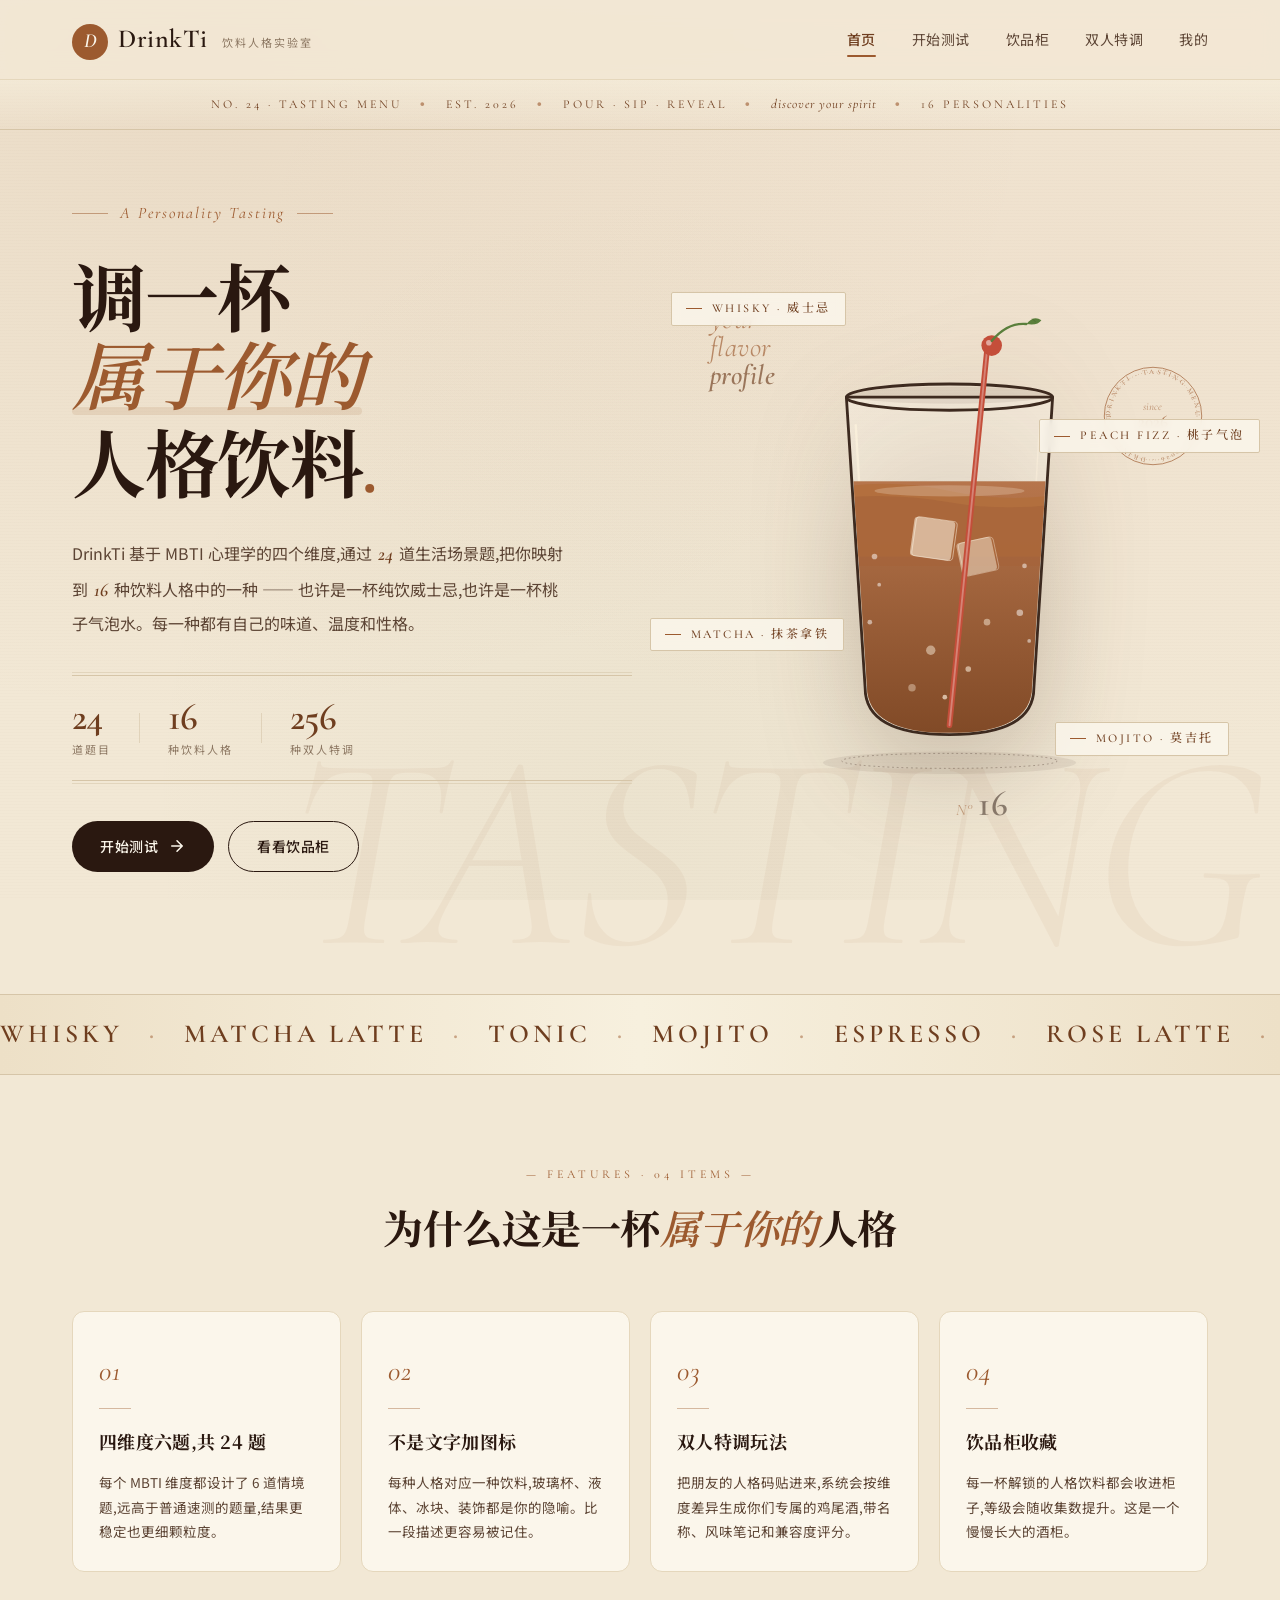
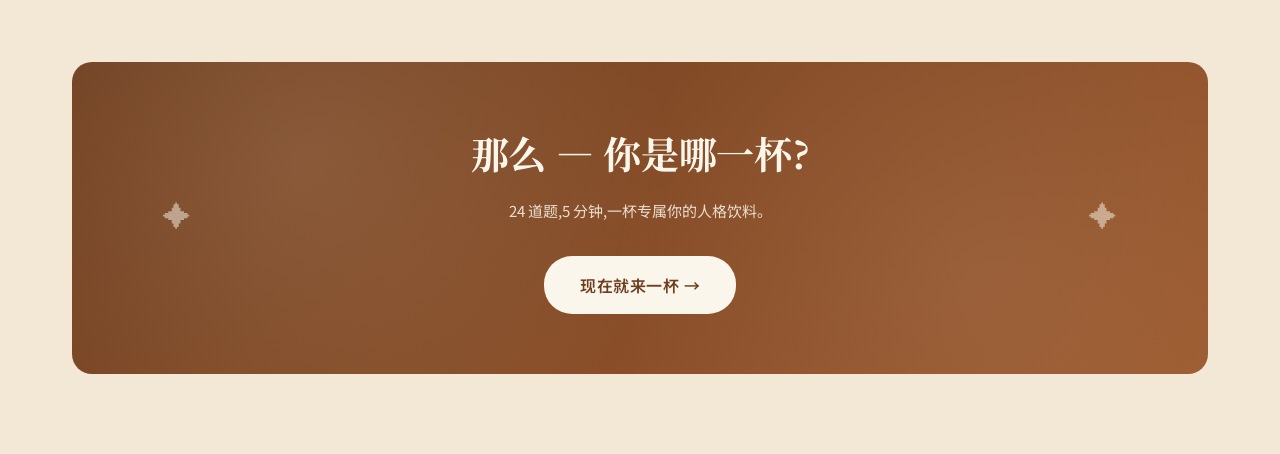
==== commit 7dc4333a: "Remove and update text in index.html" ====
--- a/index.html
+++ b/index.html
@@ -84,7 +84,6 @@
           <button class="btn btn-ghost" data-nav="cabinet">看看饮品柜</button>
         </div>
         <div class="hero-foot">
-          <span class="dot-mark">⌁</span> 注册登录后数据云端保存 · 一杯 5 分钟
         </div>
       </div>
 
@@ -218,7 +217,6 @@
       <div class="features-head">
         <div class="features-mark">— FEATURES · 04 ITEMS —</div>
         <h2 class="section-title">为什么这是一杯<em>属于你的</em>人格</h2>
-        <p class="section-sub">从题库设计、视觉系统到双人玩法,每一处都不是流水线产物。</p>
       </div>
       <div class="feature-grid">
         <article class="feat-card">
@@ -320,7 +318,7 @@
     <div class="cocktail-wrap">
       <header class="cocktail-head">
         <h1 class="page-title">双人特调</h1>
-        <p class="page-sub">把朋友的人格码贴进来,我帮你们调一杯专属鸡尾酒。</p>
+        <p class="page-sub">把朋友的人格码贴进来,调制一杯属于你们的鸡尾酒。</p>
       </header>
 
       <div class="mix-panel">
@@ -338,8 +336,7 @@
         <div class="mix-side mix-friend">
           <div class="mix-label">朋友的人格码</div>
           <div class="mix-input-box">
-            <input id="friendCode" type="text" class="mix-input" placeholder="贴一段类似 DRK-INTJ-X3F 的代码"/>
-            <p class="mix-hint">让朋友先测一次,在结果页复制 ta 的人格码发给你。</p>
+            <input id="friendCode" type="text" class="mix-input" placeholder="粘贴人格码"/>
           </div>
           <div id="friendDrinkBox" class="mix-drink-box hidden">
             <!-- 解码后显示朋友的饮料 -->
@@ -365,7 +362,6 @@
     <div class="profile-wrap">
       <header class="profile-head">
         <h1 class="page-title">我的</h1>
-        <p class="page-sub">注册登录后数据云端存储,安全可靠。</p>
       </header>
 
       <!-- 登录/注册区 -->
@@ -389,8 +385,7 @@
       </div>
 
       <footer class="page-foot">
-        DrinkTi · 课程作业演示版本 · 数据保存在云端 MySQL 数据库<br/>
-        <span class="dim">技术架构:Java Servlet + MySQL + HTML/CSS/JavaScript</span>
+        DrinkTi<br/>
       </footer>
     </div>
   </section>
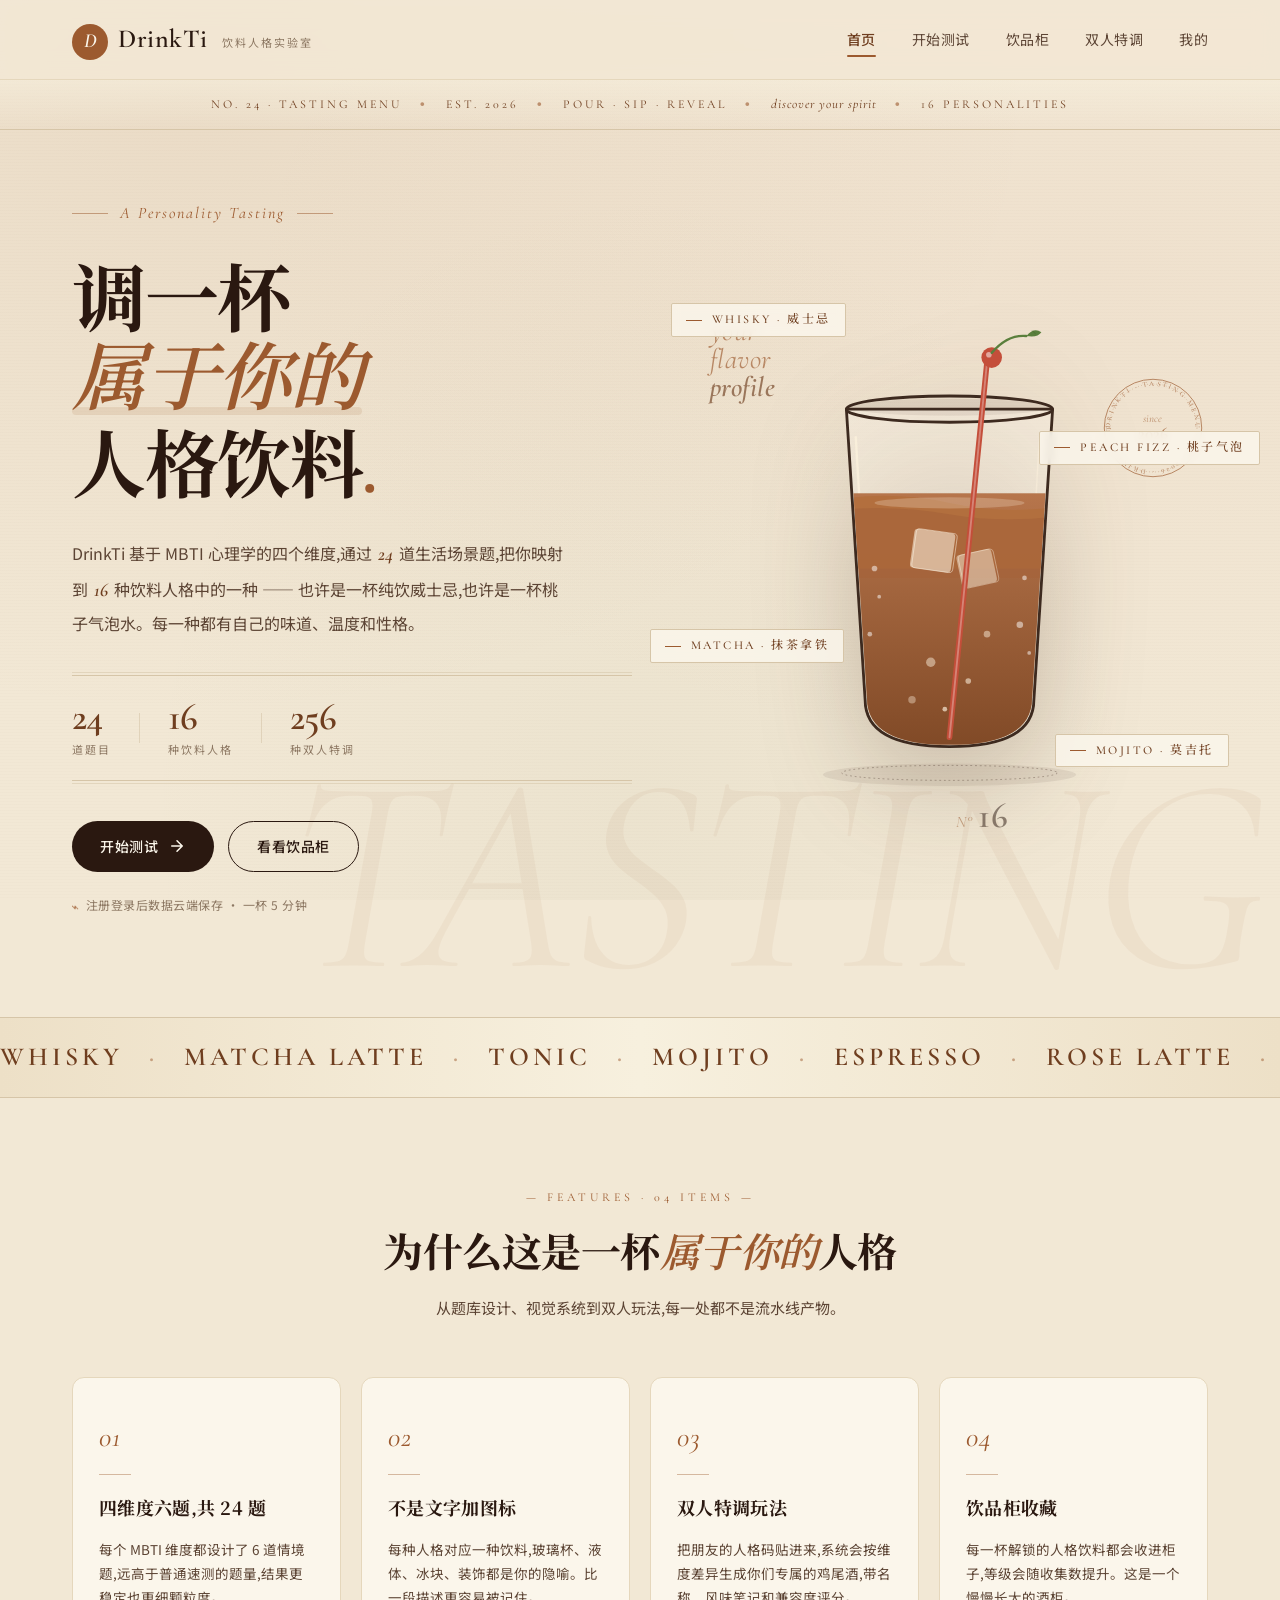
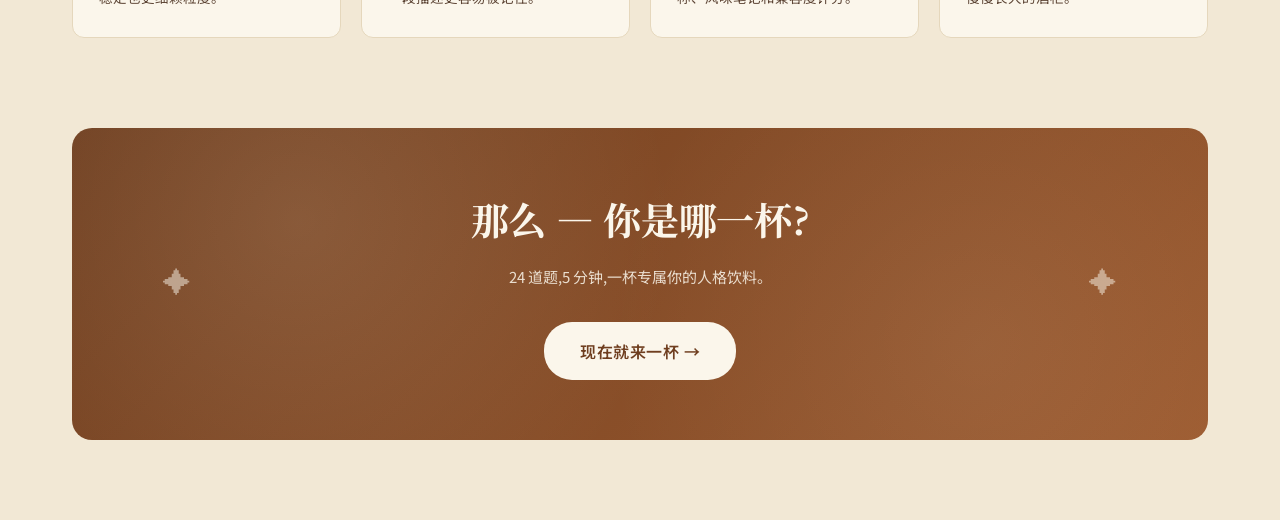
==== commit 5d1228ab: "fix: 特调匹配对称性 + 管理后台数据面板 + 管理按钮显式入口 + 宽度调整" ====
--- a/index.html
+++ b/index.html
@@ -84,6 +84,7 @@
           <button class="btn btn-ghost" data-nav="cabinet">看看饮品柜</button>
         </div>
         <div class="hero-foot">
+          <span class="dot-mark">⌁</span> 注册登录后数据云端保存 · 一杯 5 分钟
         </div>
       </div>
 
@@ -217,6 +218,7 @@
       <div class="features-head">
         <div class="features-mark">— FEATURES · 04 ITEMS —</div>
         <h2 class="section-title">为什么这是一杯<em>属于你的</em>人格</h2>
+        <p class="section-sub">从题库设计、视觉系统到双人玩法,每一处都不是流水线产物。</p>
       </div>
       <div class="feature-grid">
         <article class="feat-card">
@@ -318,7 +320,7 @@
     <div class="cocktail-wrap">
       <header class="cocktail-head">
         <h1 class="page-title">双人特调</h1>
-        <p class="page-sub">把朋友的人格码贴进来,调制一杯属于你们的鸡尾酒。</p>
+        <p class="page-sub">把朋友的人格码贴进来,我帮你们调一杯专属鸡尾酒。</p>
       </header>
 
       <div class="mix-panel">
@@ -336,7 +338,8 @@
         <div class="mix-side mix-friend">
           <div class="mix-label">朋友的人格码</div>
           <div class="mix-input-box">
-            <input id="friendCode" type="text" class="mix-input" placeholder="粘贴人格码"/>
+            <input id="friendCode" type="text" class="mix-input" placeholder="贴一段类似 DRK-INTJ-X3F 的代码"/>
+            <p class="mix-hint">让朋友先测一次,在结果页复制 ta 的人格码发给你。</p>
           </div>
           <div id="friendDrinkBox" class="mix-drink-box hidden">
             <!-- 解码后显示朋友的饮料 -->
@@ -362,6 +365,7 @@
     <div class="profile-wrap">
       <header class="profile-head">
         <h1 class="page-title">我的</h1>
+        <p class="page-sub">注册登录后数据云端存储,安全可靠。</p>
       </header>
 
       <!-- 登录/注册区 -->
@@ -385,8 +389,66 @@
       </div>
 
       <footer class="page-foot">
-        DrinkTi<br/>
+        DrinkTi · 课程作业演示版本 · 数据保存在云端 MySQL 数据库<br/>
+        <span class="dim">技术架构:Java Servlet + MySQL + HTML/CSS/JavaScript</span>
       </footer>
+    </div>
+  </section>
+
+  <!-- ============================================================
+       视图 7:管理后台（仅管理员可见）
+       ============================================================ -->
+  <section class="view view-admin" data-view="admin">
+    <div class="admin-container">
+      <div class="admin-header">
+        <h1 class="admin-title">⚙️ 管理后台</h1>
+        <p class="admin-subtitle">DrinkTi · 系统数据中心</p>
+      </div>
+      <!-- 统计卡片 -->
+      <div class="admin-stats" id="adminStats">
+        <div class="admin-stat-card">
+          <div class="admin-stat-num" id="statUserCount">-</div>
+          <div class="admin-stat-label">注册用户</div>
+        </div>
+        <div class="admin-stat-card">
+          <div class="admin-stat-num" id="statResultCount">-</div>
+          <div class="admin-stat-label">测试记录</div>
+        </div>
+        <div class="admin-stat-card">
+          <div class="admin-stat-num" id="statCocktailCount">-</div>
+          <div class="admin-stat-label">特调记录</div>
+        </div>
+        <div class="admin-stat-card">
+          <div class="admin-stat-num" id="statTemplateCount">-</div>
+          <div class="admin-stat-label">风味模板</div>
+        </div>
+      </div>
+      <!-- Tab 切换 -->
+      <div class="admin-tabs">
+        <button class="admin-tab active" data-atab="users">👤 用户列表</button>
+        <button class="admin-tab" data-atab="mbti">🧬 MBTI 分布</button>
+        <button class="admin-tab" data-atab="results">📋 测试记录</button>
+        <button class="admin-tab" data-atab="cocktails">🍹 特调记录</button>
+      </div>
+      <!-- 面板内容 -->
+      <div class="admin-panels">
+        <div class="admin-panel active" id="apanel-users">
+          <table class="admin-table" id="atable-users"><thead><tr><th>ID</th><th>用户名</th><th>昵称</th><th>角色</th><th>测试次数</th><th>最近MBTI</th><th>注册时间</th></tr></thead><tbody></tbody></table>
+        </div>
+        <div class="admin-panel" id="apanel-mbti">
+          <div id="mbtiDistGrid" class="mbti-dist-grid"></div>
+        </div>
+        <div class="admin-panel" id="apanel-results">
+          <table class="admin-table" id="atable-results"><thead><tr><th>ID</th><th>用户</th><th>MBTI</th><th>饮品</th><th>编号</th><th>测试日期</th></tr></thead><tbody></tbody></table>
+        </div>
+        <div class="admin-panel" id="apanel-cocktails">
+          <table class="admin-table" id="atable-cocktails"><thead><tr><th>ID</th><th>发起者</th><th>搭档</th><th>类型A</th><th>类型B</th><th>特调名</th><th>匹配度</th><th>时间</th></tr></thead><tbody></tbody></table>
+        </div>
+      </div>
+      <div class="admin-actions">
+        <button class="btn btn-ghost" id="btnAdminRefresh">刷新数据</button>
+        <button class="btn btn-ghost" data-nav="home">返回首页</button>
+      </div>
     </div>
   </section>
 
--- a/styles.css
+++ b/styles.css
@@ -190,6 +190,15 @@
   border: 1.5px solid var(--danger);
 }
 .btn-danger:hover { background: var(--danger); color: var(--paper); }
+.btn-admin {
+  background: #3D2A1F;
+  color: #FFFBF7;
+  border: 1.5px solid #3D2A1F;
+}
+.btn-admin:hover {
+  background: #5A3E2F;
+  border-color: #5A3E2F;
+}
 .btn-large {
   padding: 16px 40px;
   font-size: 16px;
@@ -1611,6 +1620,11 @@
   place-items: center;
   background: var(--bg-warmer);
   border-radius: 50%;
+  cursor: pointer;
+  transition: transform 0.15s ease;
+}
+.auth-avatar:active {
+  transform: scale(0.92);
 }
 .auth-user-info {
   flex: 1;
@@ -1903,6 +1917,20 @@
   font-size: 36px;
   font-weight: 300;
   line-height: 1;
+}
+.cd-visual-mix {
+  padding: 16px 0;
+}
+.cd-cocktail-glass {
+  width: 180px;
+  height: 200px;
+  display: grid;
+  place-items: center;
+}
+.cd-cocktail-glass svg {
+  width: 100%;
+  height: 100%;
+  filter: drop-shadow(0 16px 28px rgba(60, 32, 12, 0.25));
 }
 .cd-eq {
   font-size: 20px;
@@ -2109,7 +2137,192 @@
   .cta-orn-left, .cta-orn-right { display: none; }
   .cta-title { font-size: 30px; }
 }
+
+/* ============================================================
+ * 管理后台
+ * ============================================================ */
+.view-admin.active {
+  display: flex;
+}
+.admin-container {
+  max-width: 1100px;
+  margin: 0 auto;
+  padding: 48px 32px;
+}
+.admin-header {
+  text-align: center;
+  margin-bottom: 40px;
+}
+.admin-title {
+  font-size: 32px;
+  font-weight: 800;
+  color: #3D2A1F;
+  margin: 0 0 8px;
+}
+.admin-subtitle {
+  font-size: 14px;
+  color: #9B8C80;
+}
+.admin-stats {
+  display: grid;
+  grid-template-columns: repeat(4, 1fr);
+  gap: 20px;
+  margin-bottom: 32px;
+}
+.admin-stat-card {
+  background: #FFFBF7;
+  border: 1px solid #E5D8CC;
+  border-radius: 16px;
+  padding: 32px 24px;
+  text-align: center;
+}
+.admin-stat-num {
+  font-size: 48px;
+  font-weight: 800;
+  color: #C44E3A;
+  line-height: 1.1;
+  margin-bottom: 8px;
+}
+.admin-stat-label {
+  font-size: 14px;
+  color: #9B8C80;
+  letter-spacing: 1px;
+}
+.admin-actions {
+  display: flex;
+  justify-content: center;
+  gap: 12px;
+  margin-top: 24px;
+}
+
+/* 管理后台 Tabs */
+.admin-tabs {
+  display: flex;
+  gap: 4px;
+  background: #F3EDE5;
+  border-radius: 12px;
+  padding: 4px;
+  margin-bottom: 20px;
+  overflow-x: auto;
+}
+.admin-tab {
+  padding: 10px 20px;
+  border: none;
+  background: transparent;
+  border-radius: 10px;
+  font-size: 14px;
+  font-weight: 600;
+  color: #9B8C80;
+  cursor: pointer;
+  white-space: nowrap;
+  transition: all 0.2s;
+}
+.admin-tab.active {
+  background: #C44E3A;
+  color: #fff;
+}
+.admin-tab:hover:not(.active) {
+  background: #E5D8CC;
+  color: #3D2A1F;
+}
+
+/* 管理后台面板 */
+.admin-panel {
+  display: none;
+}
+.admin-panel.active {
+  display: block;
+}
+
+/* 管理后台表格 */
+.admin-table {
+  width: 100%;
+  border-collapse: collapse;
+  font-size: 13px;
+  background: #FFFBF7;
+  border-radius: 12px;
+  overflow: hidden;
+  border: 1px solid #E5D8CC;
+}
+.admin-table th {
+  background: #3D2A1F;
+  color: #FFFBF7;
+  padding: 10px 12px;
+  text-align: left;
+  font-weight: 600;
+  font-size: 12px;
+  letter-spacing: 0.5px;
+}
+.admin-table td {
+  padding: 10px 12px;
+  border-bottom: 1px solid #F0E8DC;
+  color: #3D2A1F;
+}
+.admin-table tr:last-child td {
+  border-bottom: none;
+}
+.admin-table tr:hover td {
+  background: #FBF6EF;
+}
+.admin-table code {
+  font-size: 11px;
+  background: #F3EDE5;
+  padding: 2px 6px;
+  border-radius: 4px;
+  color: #9B8C80;
+}
+
+/* MBTI 分布图 */
+.mbti-dist-grid {
+  display: flex;
+  flex-direction: column;
+  gap: 8px;
+  background: #FFFBF7;
+  border: 1px solid #E5D8CC;
+  border-radius: 12px;
+  padding: 20px;
+}
+.mbti-dist-item {
+  display: flex;
+  align-items: center;
+  gap: 12px;
+}
+.mbti-dist-label {
+  width: 50px;
+  font-weight: 700;
+  font-size: 13px;
+  color: #3D2A1F;
+  text-align: right;
+  flex-shrink: 0;
+}
+.mbti-dist-bar-track {
+  flex: 1;
+  height: 20px;
+  background: #F3EDE5;
+  border-radius: 10px;
+  overflow: hidden;
+}
+.mbti-dist-bar-fill {
+  height: 100%;
+  background: linear-gradient(90deg, #C44E3A, #E88D5C);
+  border-radius: 10px;
+  min-width: 0;
+}
+.mbti-dist-num {
+  width: 36px;
+  font-size: 13px;
+  font-weight: 700;
+  color: #C44E3A;
+  flex-shrink: 0;
+}
+
 @media (max-width: 640px) {
+  .admin-stats { grid-template-columns: repeat(2, 1fr); }
+  .admin-title { font-size: 26px; }
+  .admin-tabs { gap: 2px; }
+  .admin-tab { padding: 8px 14px; font-size: 12px; }
+  .admin-table { font-size: 11px; }
+  .admin-table th, .admin-table td { padding: 6px 8px; }
   .hero-title { font-size: 40px; }
   .hero-stats { gap: 14px; }
   .stat .num { font-size: 28px; }
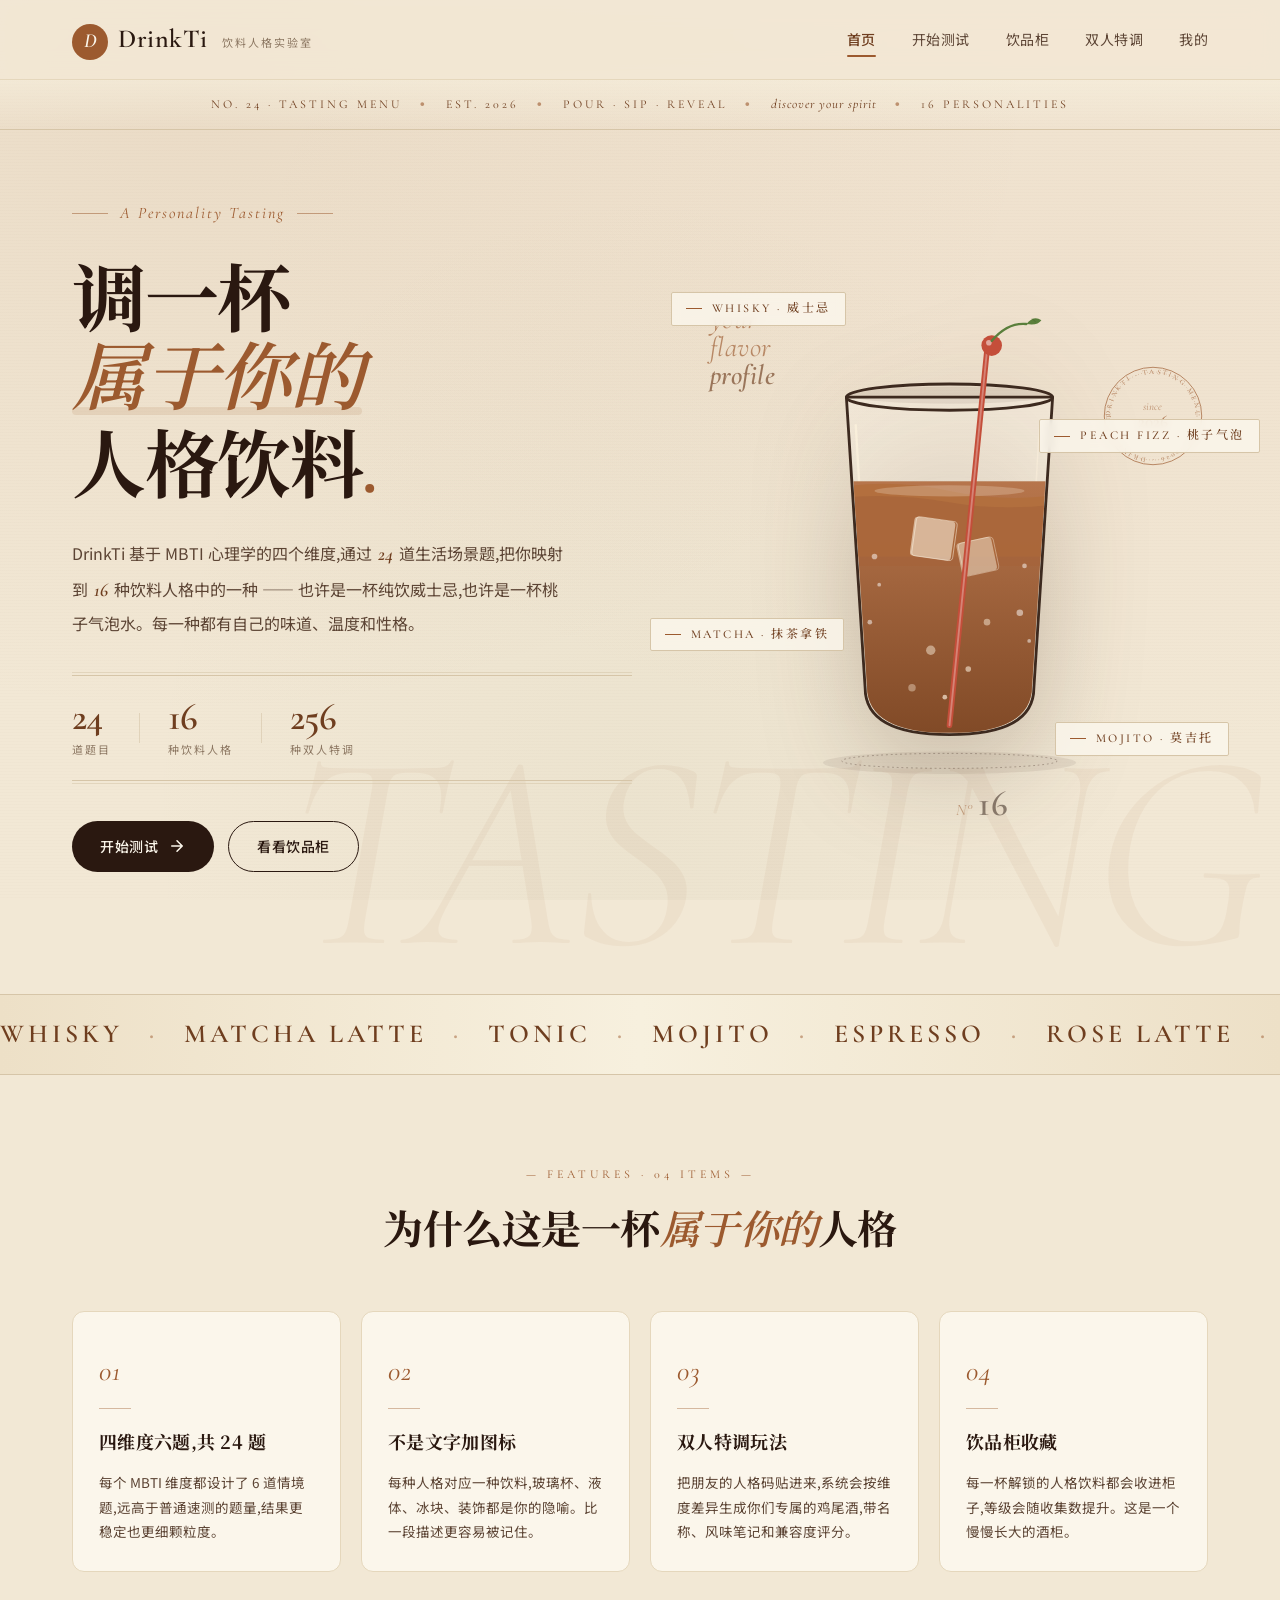
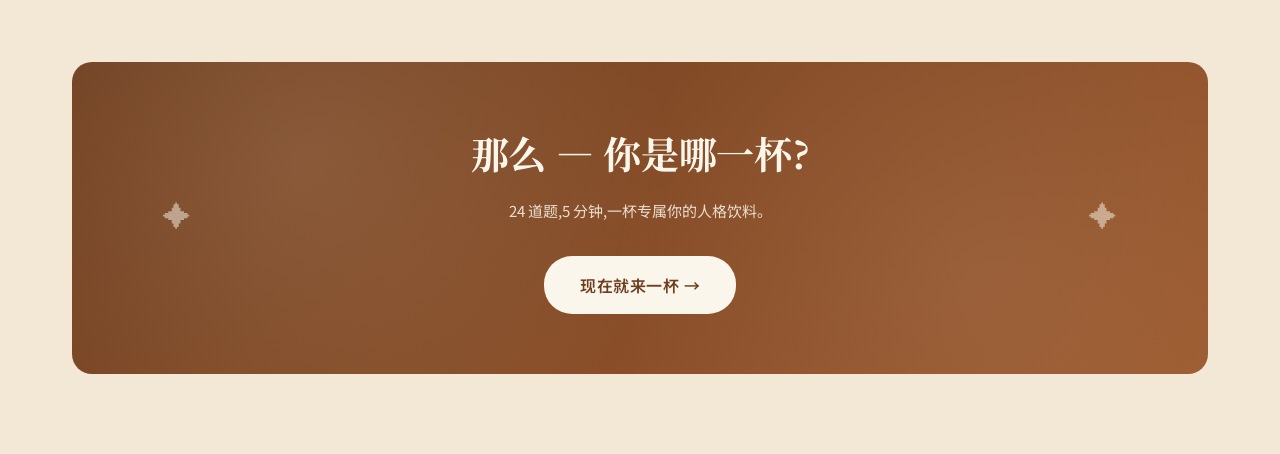
==== commit 8d332256: "feat: 硬编码136对MBTI特调全矩阵，替换模板池方案" ====
--- a/index.html
+++ b/index.html
@@ -83,9 +83,7 @@
           </button>
           <button class="btn btn-ghost" data-nav="cabinet">看看饮品柜</button>
         </div>
-        <div class="hero-foot">
-          <span class="dot-mark">⌁</span> 注册登录后数据云端保存 · 一杯 5 分钟
-        </div>
+
       </div>
 
       <div class="hero-right">
@@ -218,7 +216,6 @@
       <div class="features-head">
         <div class="features-mark">— FEATURES · 04 ITEMS —</div>
         <h2 class="section-title">为什么这是一杯<em>属于你的</em>人格</h2>
-        <p class="section-sub">从题库设计、视觉系统到双人玩法,每一处都不是流水线产物。</p>
       </div>
       <div class="feature-grid">
         <article class="feat-card">
@@ -338,8 +335,7 @@
         <div class="mix-side mix-friend">
           <div class="mix-label">朋友的人格码</div>
           <div class="mix-input-box">
-            <input id="friendCode" type="text" class="mix-input" placeholder="贴一段类似 DRK-INTJ-X3F 的代码"/>
-            <p class="mix-hint">让朋友先测一次,在结果页复制 ta 的人格码发给你。</p>
+            <input id="friendCode" type="text" class="mix-input" placeholder="贴入人格码"/>
           </div>
           <div id="friendDrinkBox" class="mix-drink-box hidden">
             <!-- 解码后显示朋友的饮料 -->
@@ -365,7 +361,6 @@
     <div class="profile-wrap">
       <header class="profile-head">
         <h1 class="page-title">我的</h1>
-        <p class="page-sub">注册登录后数据云端存储,安全可靠。</p>
       </header>
 
       <!-- 登录/注册区 -->
@@ -388,10 +383,6 @@
         <button class="btn btn-danger" id="btnClear">清空所有数据</button>
       </div>
 
-      <footer class="page-foot">
-        DrinkTi · 课程作业演示版本 · 数据保存在云端 MySQL 数据库<br/>
-        <span class="dim">技术架构:Java Servlet + MySQL + HTML/CSS/JavaScript</span>
-      </footer>
     </div>
   </section>
 
